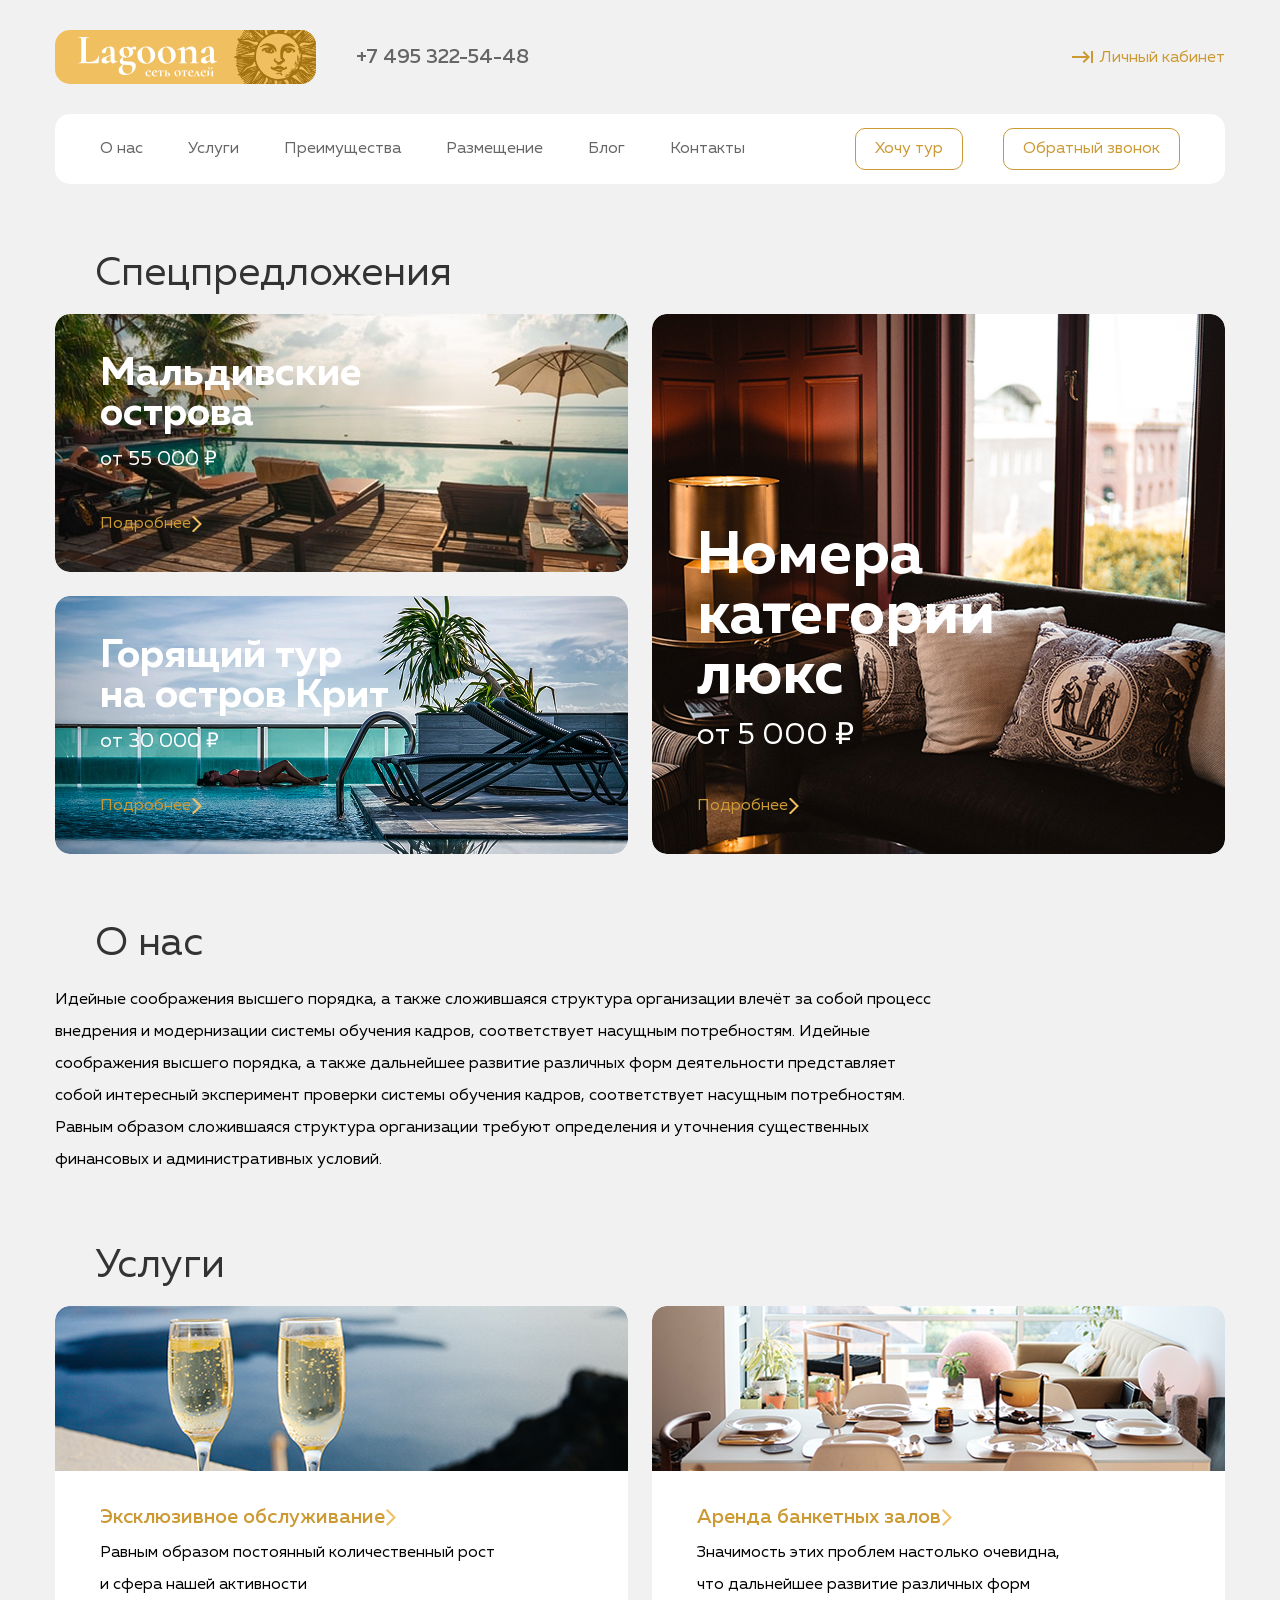
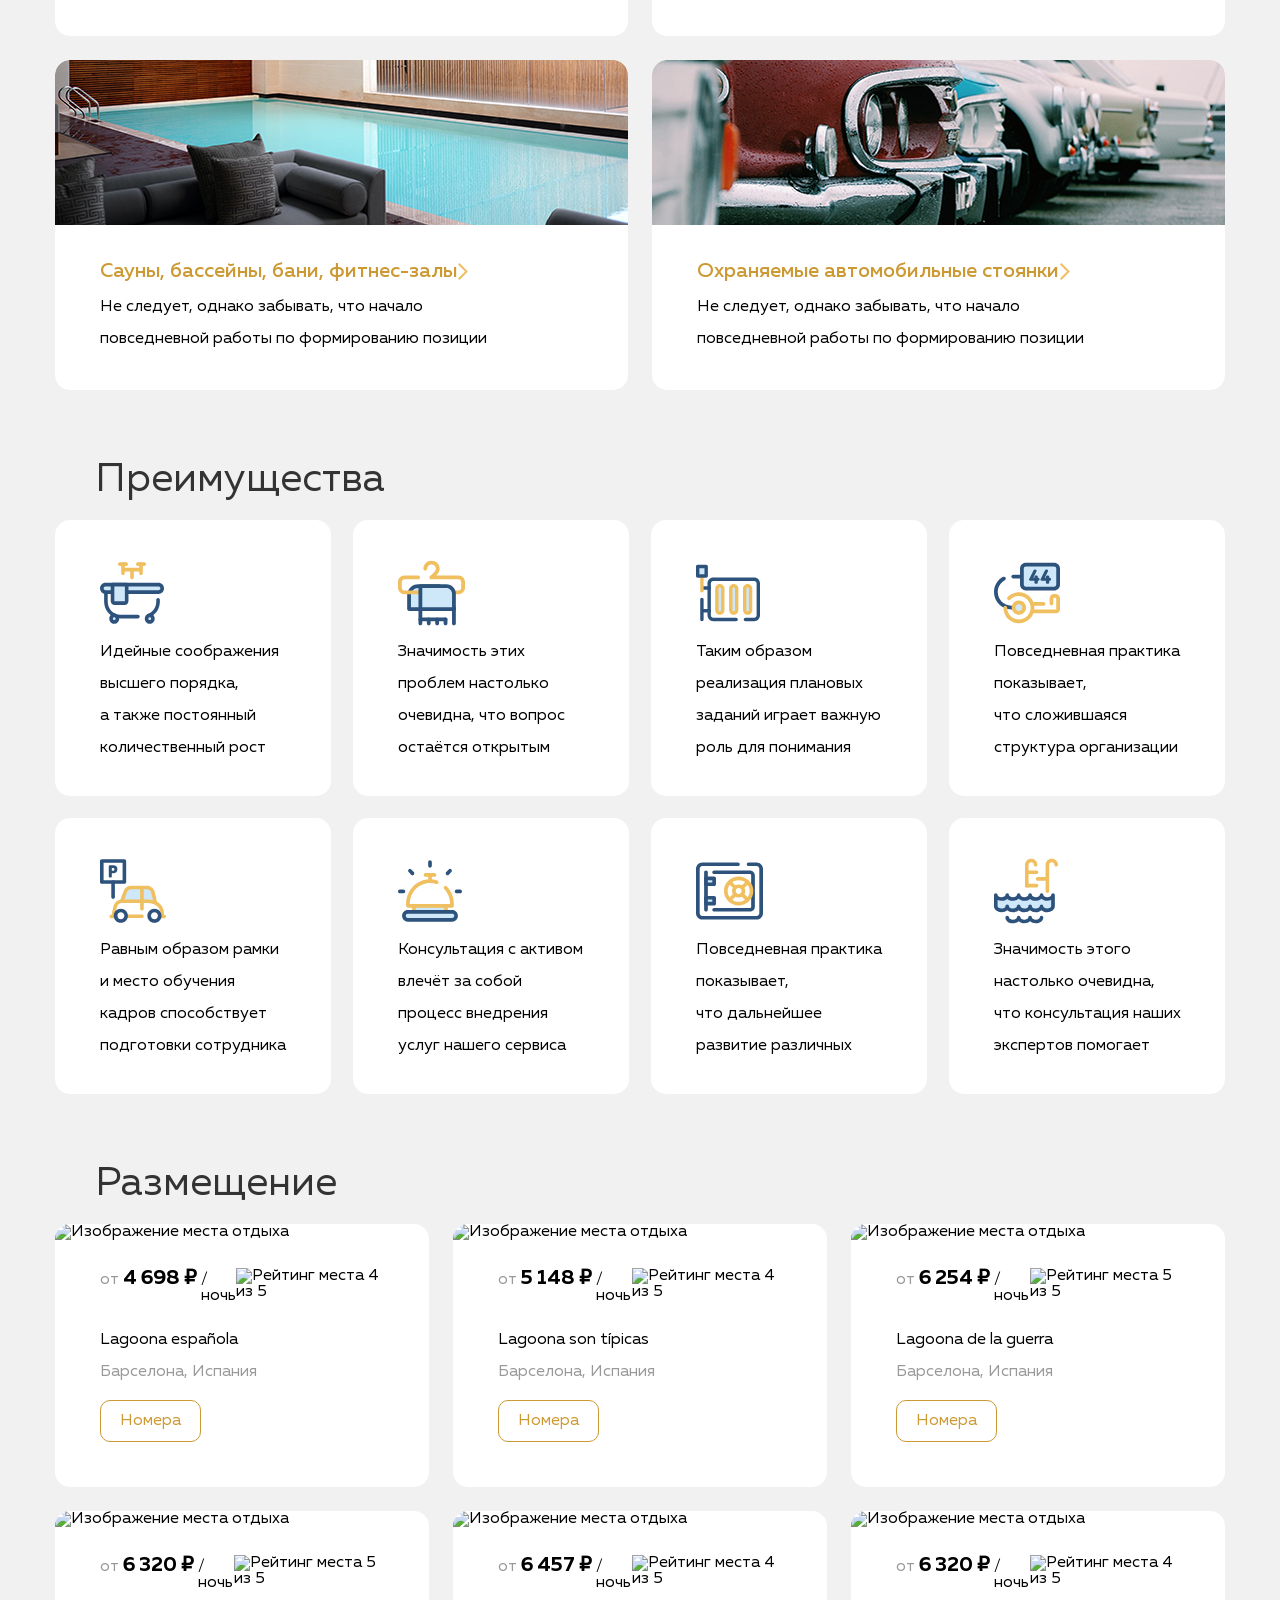
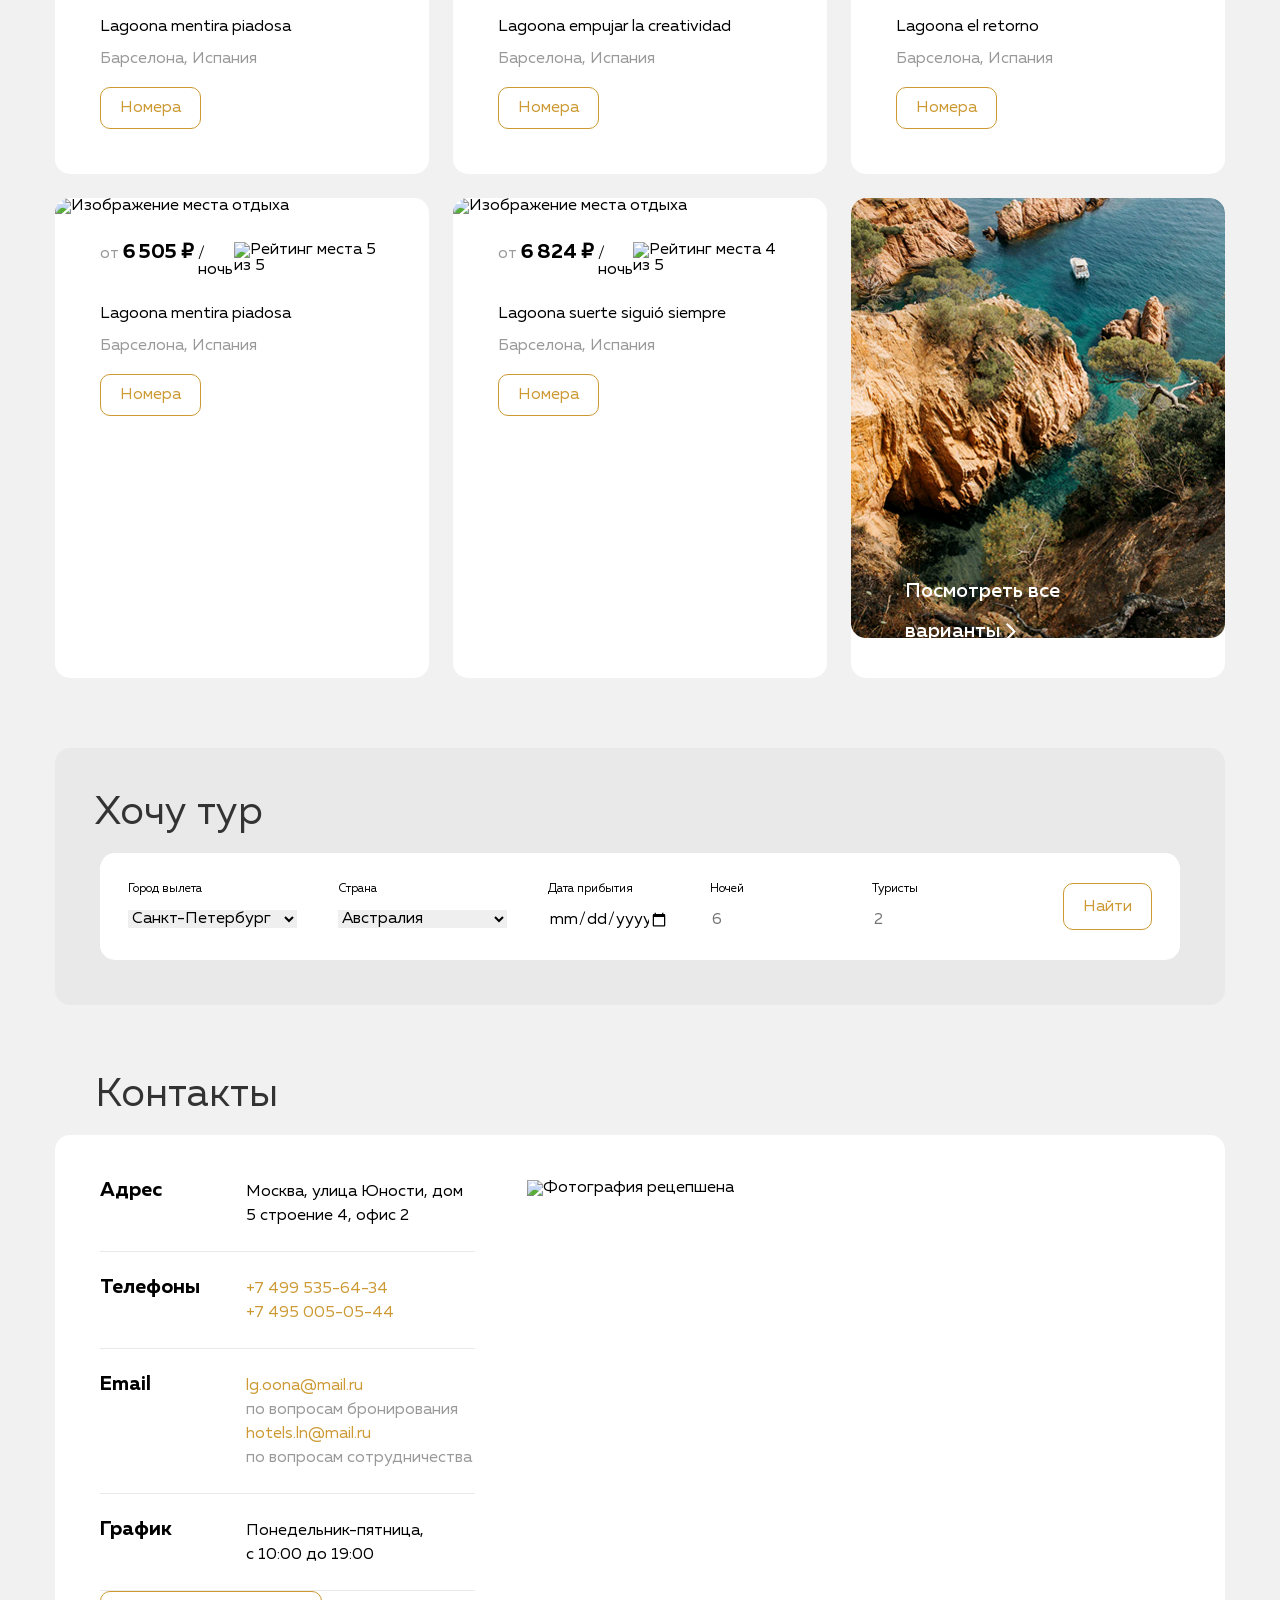
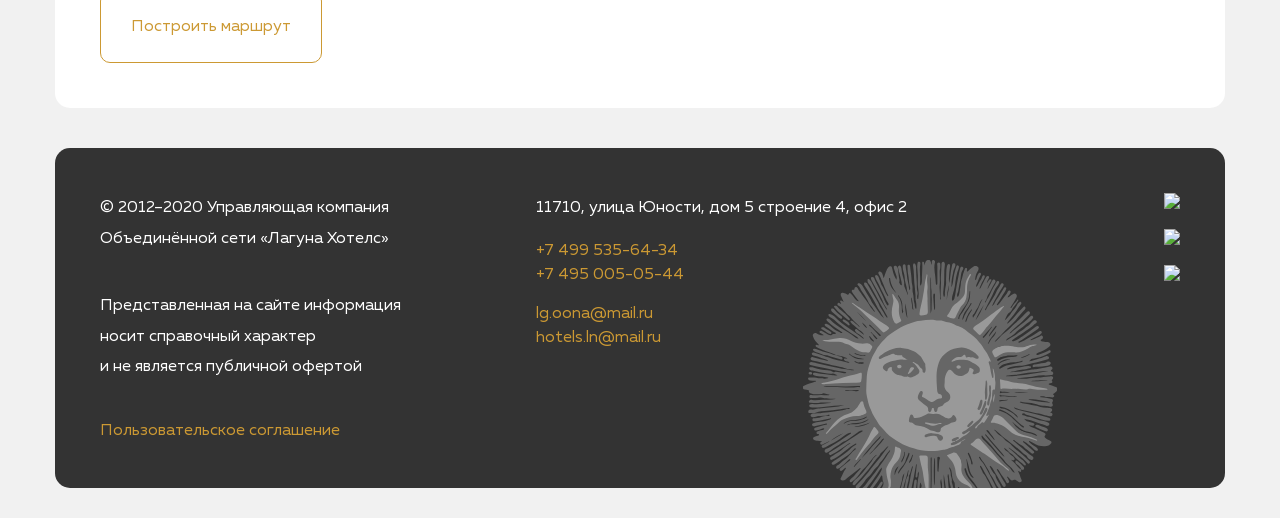
==== lab2/index.html @ aed79ca8 "Moved files from practice. Filled README.md" ====
<!DOCTYPE html>
<html lang="ru">

<head>
  <meta charset="UTF-8">
  <meta name="viewport" content="width=device-width, initial-scale=1.0">
  <title>Lagoona</title>
  <link rel="stylesheet" href="css/normalize.css">
  <link rel="stylesheet" href="css/style.css">
</head>

<body>
  <header class="header">
    <div class="container">
      <div class="header-top flex">
        <a class="header-logo" href="#">
          <img src="img/logo.svg" class="header-logo-img" alt="Лагуна - сеть отелей">
        </a>
        <a class="header-tel link" href="tel:+74953225448">
          +7&nbsp;495 322-54-48
        </a>
        <a class="header-profile link" href="#">
          Личный кабинет
        </a>
      </div>
      <div class="header-bottom flex">
        <nav class="header-nav">
          <ul class="header-list flex list-reset">
            <li class="header-list-item">
              <a href="#info" class="header-list-link">
                О нас
              </a>
            </li>
            <li class="header-list-item">
              <a href="#services" class="header-list-link">
                Услуги
              </a>
            </li>
            <li class="header-list-item">
              <a href="#benefits" class="header-list-link">
                Преимущества
              </a>
            </li>
            <li class="header-list-item">
              <a href="#placement" class="header-list-link">
                Размещение
              </a>
            </li>
            <li class="header-list-item">
              <a href="#" class="header-list-link">
                Блог
              </a>
            </li>
            <li class="header-list-item">
              <a href="#contacts" class="header-list-link">
                Контакты
              </a>
            </li>
          </ul>
        </nav>
        <button class="btn header-tour">
          Хочу тур
        </button>
        <button class="btn header-callback">
          Обратный звонок
        </button>
      </div>
    </div>
  </header>
  <main class="main">
    <section class="main-section hero" id="hero">
      <div class="container">
        <h2 class="main-header">
          Спецпредложения
        </h2>
        <ul class="main-offers-list list-reset">
          <li class="main-offers-item flex">
            <h3 class="offers-header">
              Мальдивские острова
            </h3>
            <span class="offers-cost">от&nbsp;55&nbsp;000&nbsp;₽</span>
            <div class="offers-link">
              <a class="card-link" href="#">
                Подробнее
              </a>
            </div>
          </li>
          <li class="main-offers-item flex">
            <h3 class="offers-header">
              Номера категории люкс
            </h3>
            <span class="offers-cost">от&nbsp;5&nbsp;000&nbsp;₽</span>
            <div class="offers-link">
              <a class="card-link" href="#">
                Подробнее
              </a>
            </div>
          </li>
          <li class="main-offers-item flex">
            <h3 class="offers-header">
              Горящий тур на&nbsp;остров Крит
            </h3>
            <span class="offers-cost">от&nbsp;30&nbsp;000&nbsp;₽</span>
            <div class="offers-link">
              <a class="card-link" href="#">
                Подробнее
              </a>
            </div>
          </li>
        </ul>
      </div>
    </section>
    <section class="main-section info" id="info">
      <div class="container">
        <h1 class="main-header">
          О нас
        </h1>
        <p class="main-text">
          Идейные соображения высшего порядка, а&nbsp;также сложившаяся структура организации влечёт за&nbsp;собой
          процесс внедрения и&nbsp;модернизации системы обучения кадров, соответствует насущным потребностям. Идейные
          соображения высшего порядка, а&nbsp;также дальнейшее развитие различных форм деятельности представляет собой
          интересный эксперимент проверки системы обучения кадров, соответствует насущным потребностям. Равным образом
          сложившаяся структура организации требуют определения и&nbsp;уточнения существенных финансовых
          и&nbsp;административных условий.
        </p>
      </div>
    </section>
    <section class="main-section services" id="services">
      <div class="container">
        <h2 class="main-header">
          Услуги
        </h2>
        <ul class="main-services-list flex list-reset">
          <li class="main-services-item exclusive">
            <a class="card-link services-link" href="#">
              Эксклюзивное обслуживание
            </a>
            <p class="main-text">
              Равным образом постоянный количественный рост и&nbsp;сфера нашей активности
            </p>
          </li>
          <li class="main-services-item rent">
            <a class="card-link services-link" href="#">
              Аренда банкетных залов
            </a>
            <p class="main-text">
              Значимость этих проблем настолько очевидна, что дальнейшее развитие различных форм
            </p>
          </li>
          <li class="main-services-item relax">
            <a class="card-link services-link" href="#">
              Сауны, бассейны, бани, фитнес-залы
            </a>
            <p class="main-text">
              Не&nbsp;следует, однако забывать, что начало повседневной работы по&nbsp;формированию позиции
            </p>
          </li>
          <li class="main-services-item parking">
            <a class="card-link services-link" href="#">
              Охраняемые автомобильные стоянки
            </a>
            <p class="main-text">
              Не&nbsp;следует, однако забывать, что начало повседневной работы по&nbsp;формированию позиции
            </p>
          </li>
        </ul>
      </div>
    </section>
    <section class="main-section benefits" id="benefits">
      <div class="container">
        <h2 class="main-header">
          Преимущества
        </h2>
        <ul class="main-benefits-list flex list-reset">
          <li class="main-benefits-item">
            <p class="main-text benefits-item-img-1">
              Идейные соображения высшего порядка, а&nbsp;также постоянный количественный рост
            </p>
          </li>
          <li class="main-benefits-item">
            <p class="main-text benefits-item-img-2">
              Значимость этих проблем настолько очевидна, что вопрос остаётся открытым
            </p>
          </li>
          <li class="main-benefits-item">
            <p class="main-text benefits-item-img-3">
              Таким образом реализация плановых заданий играет важную роль для понимания
            </p>
          </li>
          <li class="main-benefits-item">
            <p class="main-text benefits-item-img-4">
              Повседневная практика показывает, что сложившаяся структура организации
            </p>
          </li>
          <li class="main-benefits-item">
            <p class="main-text benefits-item-img-5">
              Равным образом рамки и&nbsp;место обучения кадров способствует подготовки сотрудника
            </p>
          </li>
          <li class="main-benefits-item">
            <p class="main-text benefits-item-img-6">
              Консультация с&nbsp;активом влечёт за&nbsp;собой процесс внедрения услуг нашего сервиса
            </p>
          </li>
          <li class="main-benefits-item">
            <p class="main-text benefits-item-img-7">
              Повседневная практика показывает, что дальнейшее развитие различных
            </p>
          </li>
          <li class="main-benefits-item">
            <p class="main-text benefits-item-img-8">
              Значимость этого настолько очевидна, что консультация наших экспертов помогает
            </p>
          </li>
        </ul>
      </div>
    </section>
    <section class="main-section placement" id="placement">
      <div class="container">
        <h2 class="main-header">
          Размещение
        </h2>
        <ul class="main-placement-list flex list-reset">
          <li class="main-placement-item">
            <img class="main-placement-img" src="/img/placement-1.jpg" alt="Изображение места отдыха">
            <div class="main-placement-out-image">
              <div class="main-placement-rating flex">
                <span class=" placement-cost-start">от</span>
                <span class="placement-cost-num">4&nbsp;698&nbsp;₽</span>
                <span class="placement-cost-end">/ ночь</span>
                <div class="main-placement-stars">
                  <img src="/img/rating-star.svg" alt="Рейтинг места 4 из 5">
                  <img src="/img/rating-star.svg" alt="">
                  <img src="/img/rating-star.svg" alt="">
                  <img src="/img/rating-star.svg" alt="">
                  <img src="/img/rating-star-empty.svg" alt="">
                </div>
              </div>
              <p class="placement-name main-text">
                Lagoona espa&ntilde;ola
              </p>
              <p class="main-placement-town main-text">
                Барселона, Испания
              </p>
              <button class="btn placement-button">
                Номера
              </button>
            </div>
          </li>
          <li class="main-placement-item">
            <img class="main-placement-img" src="/img/placement-2.jpg" alt="Изображение места отдыха">
            <div class="main-placement-out-image">
              <div class="main-placement-rating flex">
                <span class=" placement-cost-start">от</span>
                <span class="placement-cost-num">5&nbsp;148&nbsp;₽</span>
                <span class="placement-cost-end">/ ночь</span>
                <div class="main-placement-stars">
                  <img src="/img/rating-star.svg" alt="Рейтинг места 4 из 5">
                  <img src="/img/rating-star.svg" alt="">
                  <img src="/img/rating-star.svg" alt="">
                  <img src="/img/rating-star.svg" alt="">
                  <img src="/img/rating-star-empty.svg" alt="">
                </div>
              </div>
              <p class="placement-name main-text">
                Lagoona son t&iacute;picas
              </p>
              <p class="main-placement-town main-text">
                Барселона, Испания
              </p>
              <button class="btn placement-button">
                Номера
              </button>
            </div>
          </li>
          <li class="main-placement-item">
            <img class="main-placement-img" src="/img/placement-3.jpg" alt="Изображение места отдыха">
            <div class="main-placement-out-image">
              <div class="main-placement-rating flex">
                <span class=" placement-cost-start">от</span>
                <span class="placement-cost-num">6&nbsp;254&nbsp;₽</span>
                <span class="placement-cost-end">/ ночь</span>
                <div class="main-placement-stars">
                  <img src="/img/rating-star.svg" alt="Рейтинг места 5 из 5">
                  <img src="/img/rating-star.svg" alt="">
                  <img src="/img/rating-star.svg" alt="">
                  <img src="/img/rating-star.svg" alt="">
                  <img src="/img/rating-star.svg" alt="">
                </div>
              </div>
              <p class="placement-name main-text">
                Lagoona de&nbsp;la&nbsp;guerra
              </p>
              <p class="main-placement-town main-text">
                Барселона, Испания
              </p>
              <button class="btn placement-button">
                Номера
              </button>
            </div>
          </li>
          <li class="main-placement-item">
            <img class="main-placement-img" src="/img/placement-4.jpg" alt="Изображение места отдыха">
            <div class="main-placement-out-image">
              <div class="main-placement-rating flex">
                <span class=" placement-cost-start">от</span>
                <span class="placement-cost-num">6&nbsp;320&nbsp;₽</span>
                <span class="placement-cost-end">/ ночь</span>
                <div class="main-placement-stars">
                  <img src="/img/rating-star.svg" alt="Рейтинг места 5 из 5">
                  <img src="/img/rating-star.svg" alt="">
                  <img src="/img/rating-star.svg" alt="">
                  <img src="/img/rating-star.svg" alt="">
                  <img src="/img/rating-star.svg" alt="">
                </div>
              </div>
              <p class="placement-name main-text">
                Lagoona mentira piadosa
              </p>
              <p class="main-placement-town main-text">
                Барселона, Испания
              </p>
              <button class="btn placement-button">
                Номера
              </button>
            </div>
          </li>
          <li class="main-placement-item">
            <img class="main-placement-img" src="/img/placement-5.jpg" alt="Изображение места отдыха">
            <div class="main-placement-out-image">
              <div class="main-placement-rating flex">
                <span class=" placement-cost-start">от</span>
                <span class="placement-cost-num">6&nbsp;457&nbsp;₽</span>
                <span class="placement-cost-end">/ ночь</span>
                <div class="main-placement-stars">
                  <img src="/img/rating-star.svg" alt="Рейтинг места 4 из 5">
                  <img src="/img/rating-star.svg" alt="">
                  <img src="/img/rating-star.svg" alt="">
                  <img src="/img/rating-star.svg" alt="">
                  <img src="/img/rating-star-empty.svg" alt="">
                </div>
              </div>
              <p class="placement-name main-text">
                Lagoona empujar la&nbsp;creatividad
              </p>
              <p class="main-placement-town main-text">
                Барселона, Испания
              </p>
              <button class="btn placement-button">
                Номера
              </button>
            </div>
          </li>
          <li class="main-placement-item">
            <img class="main-placement-img" src="/img/placement-6.jpg" alt="Изображение места отдыха">
            <div class="main-placement-out-image">
              <div class="main-placement-rating flex">
                <span class=" placement-cost-start">от</span>
                <span class="placement-cost-num">6&nbsp;320&nbsp;₽</span>
                <span class="placement-cost-end">/ ночь</span>
                <div class="main-placement-stars">
                  <img src="/img/rating-star.svg" alt="Рейтинг места 4 из 5">
                  <img src="/img/rating-star.svg" alt="">
                  <img src="/img/rating-star.svg" alt="">
                  <img src="/img/rating-star.svg" alt="">
                  <img src="/img/rating-star-empty.svg" alt="">
                </div>
              </div>
              <p class="placement-name main-text">
                Lagoona el&nbsp;retorno
              </p>
              <p class="main-placement-town main-text">
                Барселона, Испания
              </p>
              <button class="btn placement-button">
                Номера
              </button>
            </div>
          </li>
          <li class="main-placement-item">
            <img class="main-placement-img" src="/img/placement-7.jpg" alt="Изображение места отдыха">
            <div class="main-placement-out-image">
              <div class="main-placement-rating flex">
                <span class=" placement-cost-start">от</span>
                <span class="placement-cost-num">6&nbsp;505&nbsp;₽</span>
                <span class="placement-cost-end">/ ночь</span>
                <div class="main-placement-stars">
                  <img src="/img/rating-star.svg" alt="Рейтинг места 5 из 5">
                  <img src="/img/rating-star.svg" alt="">
                  <img src="/img/rating-star.svg" alt="">
                  <img src="/img/rating-star.svg" alt="">
                  <img src="/img/rating-star.svg" alt="">
                </div>
              </div>
              <p class="placement-name main-text">
                Lagoona mentira piadosa
              </p>
              <p class="main-placement-town main-text">
                Барселона, Испания
              </p>
              <button class="btn placement-button">
                Номера
              </button>
            </div>
          </li>
          <li class="main-placement-item">
            <img class="main-placement-img" src="/img/placement-8.jpg" alt="Изображение места отдыха">
            <div class="main-placement-out-image">
              <div class="main-placement-rating flex">
                <span class=" placement-cost-start">от</span>
                <span class="placement-cost-num">6&nbsp;824&nbsp;₽</span>
                <span class="placement-cost-end">/ ночь</span>
                <div class="main-placement-stars">
                  <img src="/img/rating-star.svg" alt="Рейтинг места 4 из 5">
                  <img src="/img/rating-star.svg" alt="">
                  <img src="/img/rating-star.svg" alt="">
                  <img src="/img/rating-star.svg" alt="">
                  <img src="/img/rating-star-empty.svg" alt="">
                </div>
              </div>
              <p class="placement-name main-text">
                Lagoona suerte sigui&oacute; siempre
              </p>
              <p class="main-placement-town main-text">
                Барселона, Испания
              </p>
              <button class="btn placement-button">
                Номера
              </button>
            </div>
          </li>
          <li class="main-placement-item">
            <a href="#" class="placement-link">Посмотреть все варианты</a>
          </li>
        </ul>
      </div>
    </section>
    <section class="main-section" id="booking">
      <div class="container">
        <div class="booking">
          <h2 class="main-header">
            Хочу тур
          </h2>
          <div class="booking-tab">
            <form class="booking-form flex" action="https://jsonplaceholder.typicode.com/posts" method="POST">
              <fieldset class="booking-fieldset">
                <legend>
                  Город вылета
                </legend>
                <select class="booking-select" name="departure-city">
                  <option value="Санкт-Петербург">Санкт-Петербург</option>
                  <option value="Москва">Москва</option>
                  <option value="Самара">Самара</option>
                  <option value="Ульяновск">Ульяновск</option>
                </select>
              </fieldset>
              <fieldset class="booking-fieldset">
                <legend>
                  Страна
                </legend>
                <select class="booking-select" name="country">
                  <option value="Австралия">Австралия</option>
                  <option value="Турция">Турция</option>
                  <option value="Испания">Испания</option>
                  <option value="Бразилия">Бразилия</option>
                </select>
              </fieldset>
              <fieldset class="booking-fieldset">
                <legend>
                  Дата прибытия
                </legend>
                <input class="booking-date" type="date" name="arriving-date" required>
              </fieldset>
              <fieldset class="booking-fieldset">
                <legend>
                  Ночей
                </legend>
                <input class="booking-num" type="number" name="nights-count" min="3" max="31" placeholder="6" required>
              </fieldset>
              <fieldset class="booking-fieldset">
                <legend>
                  Туристы
                </legend>
                <input class="booking-num" type="number" name="tourists-count" min="1" max="6" placeholder="2" required>
              </fieldset>
              <button class="btn booking-button" type="submit">
                Найти
              </button>
            </form>
          </div>
        </div>
      </div>
    </section>
    <section class="main-section contacts" id="contacts">
      <div class="container">
        <h2 class="main-header">
          Контакты
        </h2>
        <div class="contacts-box flex">
          <div class="contacts-pull flex">
            <ul class="contacts-list list-reset">
              <li class="contacts-item flex">
                <div class="contacts-header-wrapper">
                  <h3 class="contacts-header">
                    Адрес
                  </h3>
                </div>
                <div class="contacts-info-wrapper">
                  <p class="main-text contacts-info-text">
                    Москва, улица Юности, дом 5&nbsp;строение&nbsp;4, офис&nbsp;2
                  </p>
                </div>
              </li>
              <li class="contacts-item flex">
                <div class="contacts-header-wrapper">
                  <h3 class="contacts-header">
                    Телефоны
                  </h3>
                </div>
                <div class="contacts-info-wrapper">
                  <p class="main-text contacts-info-text">
                    <a href="tel:+74995356434" class="contacts-link contacts-info-text">
                      +7&nbsp;499 535-64-34
                    </a>
                  </p>
                  <p class="main-text contacts-info-text">
                    <a href="tel:+74950050544" class="contacts-link contacts-info-text">
                      +7&nbsp;495 005-05-44
                    </a>
                  </p>
                </div>
              </li>
              <li class="contacts-item flex">
                <div class="contacts-header-wrapper">
                  <h3 class="contacts-header">
                    Email
                  </h3>
                </div>
                <div class="contacts-info-wrapper">
                  <a class="contacts-link contacts-info-text" href="mailto:lg.oona@mail.ru">
                    lg.oona@mail.ru
                  </a>
                  <p class="main-text contacts-info-text contacts-email-spec">
                    по&nbsp;вопросам бронирования
                  </p>
                  <a class="contacts-link contacts-info-text" href="mailto:hotels.ln@mail.ru">
                    hotels.ln@mail.ru
                  </a>
                  <p class="main-text contacts-info-text contacts-email-spec">
                    по&nbsp;вопросам сотрудничества
                  </p>
                </div>
              </li>
              <li class="contacts-item flex">
                <div class="contacts-header-wrapper">
                  <h3 class="contacts-header">
                    График
                  </h3>
                </div>
                <div class="contacts-info-wrapper">
                  <p class="main-text contacts-info-text">
                    Понедельник-пятница, с&nbsp;10:00 до&nbsp;19:00
                  </p>
                </div>
              </li>
            </ul>
            <button class="btn contacts-button">
              Построить маршрут
            </button>
          </div>
          <div class="contacts-image">
            <img src="/img/contacts-back.jpg" alt="Фотография рецепшена">
          </div>
        </div>
      </div>
    </section>
  </main>
  <footer class="footer">
    <div class="container">
      <div class="footer-box flex">
        <div class="footer-info flex">
          <p class="main-text footer-info-block footer-text">
            &copy;&nbsp;2012&ndash;2020 Управляющая компания Объединённой сети &laquo;Лагуна Хотелс&raquo;
          </p>
          <p class="main-text footer-info-block footer-text">
            Представленная на&nbsp;сайте информация носит справочный характер и&nbsp;не&nbsp;является публичной офертой
          </p>
          <a class="contacts-link contacts-info-text" href="#">
            Пользовательское соглашение
          </a>
        </div>
        <div class="footer-contacts">
          <ul class="footer-contacts-lsst list-reset">
            <li class="footer-contacts-item">
              <span class="footer-text">
                11710, улица Юности, дом 5&nbsp;строение&nbsp;4, офис&nbsp;2
              </span>
            </li>
            <li class="footer-contacts-item">
              <p class="main-text contacts-info-text">
                <a href="tel:+74995356434" class="contacts-link contacts-info-text">
                  +7&nbsp;499 535-64-34
                </a>
              </p>
              <p class="main-text contacts-info-text">
                <a href="tel:+74950050544" class="contacts-link contacts-info-text">
                  +7&nbsp;495 005-05-44
                </a>
              </p>
            </li>
            <li class="footer-contacts-item">
              <p class="main-text contacts-info-text">
                <a class="contacts-link contacts-info-text" href="mailto:lg.oona@mail.ru">
                  lg.oona@mail.ru
                </a>
              </p>
              <p class="main-text contacts-info-text">
                <a class="contacts-link contacts-info-text" href="mailto:hotels.ln@mail.ru">
                  hotels.ln@mail.ru
                </a>
              </p>
            </li>
          </ul>
        </div>
        <div class="footer-links">
          <ul class="footer-links-list list-reset">
            <li class="footer-links-item">
              <a class="footer-icon-links" href="#">
                <img class="footer-link-logo" src="/img/Tripadvisor.svg" alt="Tripadvisor">
              </a>  
            </li>
            <li class="footer-links-item">
              <a class="footer-icon-links" href="#">
                <img class="footer-link-logo" src="/img/ok.svg" alt="Одноклассники">
              </a>  
            </li>
            <li class="footer-links-item">
              <a class="footer-icon-links" href="#">
                <img class="footer-link-logo" src="/img/vk.svg" alt="ВКнотакте">
              </a>  
            </li>
          </ul>
        </div>
      </div>
    </div>
  </footer>
</body>
</html>
---- lab2/css/style.css ----
html {
  box-sizing: border-box;
  line-height: 1;
}

*,
*::before,
*::after {
  box-sizing: inherit;
}

a {
  color: inherit;
  text-decoration: none;
}

img {
  max-width: 100%;
}

@font-face {
  font-family: "Muller";
  src: local('Muller-Light'), url('../fonts/MullerLight.woff2') format("woff2"), url('../fonts/MullerLight.woff') format("woff");
  font-weight: 300;
  font-style: normal;
  font-display: swap;
}

@font-face {
  font-family: "Muller";
  src: local('Muller-Regular'), url('../fonts/MullerRegular.woff2') format("woff2"), url('../fonts/MullerRegular.woff') format("woff");
  font-weight: 400;
  font-style: normal;
  font-display: swap;
}

@font-face {
  font-family: "Muller";
  src: local('Muller-Regular'), url('../fonts/MullerMedium.woff2') format("woff2"), url('../fonts/MullerMedium.woff') format("woff");
  font-weight: 500;
  font-style: normal;
  font-display: swap;
}

@font-face {
  font-family: "Muller";
  src: local('Muller-Regular'), url('../fonts/MullerBold.woff2') format("woff2"), url('../fonts/MullerBold.woff') format("woff");
  font-weight: 700;
  font-style: normal;
  font-display: swap;
}

body {
  min-width: 1200px;
  font-family: "Muller", sans-serif;
  font-weight: 400;
  font-size: 16px;
  background-color: #F1F1F1;
}

.list-reset {
  margin: 0;
  padding: 0;
  list-style: none;
}

.btn {
  padding: 12px 19px;
  border: 1px solid #c93;
  border-radius: 10px;
  line-height: 1;
  background-color: transparent;
  color: #c93;
  cursor: pointer;
}

.flex {
  display: flex;
}

.container {
  width: 1200px;
  padding: 0 15px;
  margin: 0 auto;
}

.main-header {
  margin: 0;
  margin-bottom: 20px;
  margin-left: 40px;
  font-weight: 400;
  font-size: 40px;
  color: #333;
}

.main-text {
  margin: 0;
  line-height: 2;
}

.main-section {
  margin-bottom: 70px;
}

.main-section:last-child {
  margin-bottom: 40px;
}

/* header */

.header {
  margin: 30px 0 70px;
}

.header-top {
  height: 54px;
  align-items: center;
  margin-bottom: 30px;
}

.header-logo {
  height: inherit;
  margin-right: 40px;
}

.header-tel {
  font-size: 20px;
  font-weight: 500;
  color: #666;
}

.header-profile {
  margin-left: auto;
  padding: 5px 0 3px 29px;
  background-image: url('../img/profile-icon.svg');
  background-position: left center;
  background-repeat: no-repeat;
  color: #c93;
}

.header-bottom {
  padding: 14px 45px;
  align-items: center;
  background-color: #fff;
  border-radius: 15px;
}

.header-nav {
  margin-right: auto;
  color: #666;
}

.header-list-item:not(:last-child) {
  margin-right: 45px;
}

.header-tour {
  margin-right: 40px;
}

/* hero */

.main-offers-list {
  display: grid;
  grid-template-columns: repeat(2, 573px);
  gap: 24px;
}

.main-offers-item {
  flex-direction: column;
  justify-content: flex-end;
  width: auto;
  margin: 0;
  padding: 40px 108px 40px 45px;
  min-height: 258px;
  border-radius: 15px;
  background-repeat: no-repeat;
}

.main-offers-item:first-child {
  background-image: url('../img/Maldives.jpg');
}

.main-offers-item:last-child {
  background-image: url('../img/Crete.jpg');
}

.main-offers-item:nth-last-child(2):nth-child(even) {
  grid-row: span 2;
  background-image: url('../img/lux.jpg');
}

.main-offers-item:nth-last-child(2):nth-child(even) .offers-header {
  font-size: 60px;
}

.main-offers-item:nth-last-child(2):nth-child(even) .offers-cost {
  font-size: 30px;
}

.offers-header {
  margin: 0;
  margin-bottom: 15px;
  font-weight: 700;
  font-size: 40px;
  color: #fff;
}

.offers-cost {
  font-weight: 400;
  font-size: 20px;
  color: #fff;
}

.offers-link {
  margin-top: 47px;
}

.card-link {
  padding-right: 11px;
  background-image: url('../img/link-pointer.svg');
  background-position: right center;
  background-repeat: no-repeat;
  color: #c93;
}

/* info */

.info .main-text {
  max-width: 888px;
}

/* services */

.main-services-list {
  flex-wrap: wrap;
}

.main-services-item {
  width: 573px;
  padding: 191px 126px 35px 45px;
  margin-bottom: 24px;
  border-radius: 15px;
  background-position: top center;
  background-repeat: no-repeat;
  background-color: #fff;
}

.main-services-item:not(:nth-child(2n)) {
  margin-right: 24px;
}

.exclusive {
  background-image: url('../img/services-exlusive.jpg');
}

.rent {
  background-image: url('../img/services-rent.jpg');
}

.relax {
  margin-bottom: 0;
  background-image: url('../img/services-relax.jpg');
}

.parking {
  margin-bottom: 0;
  background-image: url('../img/services-parking.jpg');
}

.services-link {
  font-weight: 500;
  font-size: 20px;
  line-height: 2;
}

/* benefits */

.main-benefits-list {
  flex-wrap: wrap;
}

.main-benefits-item {
  width: 276px;
  padding: 116px 42px 32px 45px;
  margin-bottom: 22px;
  border-radius: 15px;
  background-color: #fff;
  background-position: 45px 40px;
  background-repeat: no-repeat;
}

.main-benefits-item:nth-child(1){
  background-image: url('../img/ben-1.svg');
}

.main-benefits-item:nth-child(2){
  background-image: url('../img/ben-2.svg');
}

.main-benefits-item:nth-child(3){
  background-image: url('../img/ben-3.svg');
}

.main-benefits-item:nth-child(4){
  background-image: url('../img/ben-4.svg');
}

.main-benefits-item:nth-child(5){
  margin-bottom: 0;
  background-image: url('../img/ben-5.svg');
}

.main-benefits-item:nth-child(6){
  margin-bottom: 0;
  background-image: url('../img/ben-6.svg');
}

.main-benefits-item:nth-child(7){
  margin-bottom: 0;
  background-image: url('../img/ben-7.svg');
}

.main-benefits-item:nth-child(8){
  margin-bottom: 0;
  background-image: url('../img/ben-8.svg');
}

.main-benefits-item:not(:nth-child(4n)) {
  margin-right: 22px;
}

/* placement */

.main-placement-list {
  flex-wrap: wrap;
}

.main-placement-item {
  width: 374px;
  margin-bottom: 24px;
  border-radius: 15px;
  overflow: hidden;
  background-color: #fff;
}

.main-placement-item:not(:nth-child(3n)) {
  margin-right: 24px;
}

.main-placement-item:nth-child(7) {
  margin-bottom: 0;
}

.main-placement-item:nth-child(8) {
  margin-bottom: 0;
}

.main-placement-item:last-child {
  margin-bottom: 0;
  padding: 373px 54px 27px;
  background-image: url('../img/placement-variants.jpg');
  background-repeat: no-repeat;
}

.placement-cost-start {
  margin-top: 4px;
  margin-right: 4px;
  color: #999;
}
.placement-cost-num {
  font-weight: 700;
  font-size: 20px;
}

.placement-cost-end {
  margin-top: 4px;
  margin-left: 4px;
}

.main-placement-stars {
  margin-left: auto;
}

.main-placement-out-image {
  padding: 28px 45px 45px;
}

.placement-name {
  margin: 16px 0;
  line-height: 1;
}

.main-placement-town {
  margin-bottom: 20px;
  line-height: 1;
  color: #999;
}

.placement-link {
  padding-right: 16px;
  font-weight: 500;
  font-size: 20px;
  line-height: 2;
  background-image: url('../img/link-pointer-white.svg');
  background-position: right center;
  background-repeat: no-repeat;
  color: #fff;
}

/* booking */

.booking {
  padding: 45px 0;
  border-radius: 15px;
  background-color: #E9E9E9;
  color: #000;
}

.booking-tab {
  margin: 0 45px;
  padding: 30px 28px 30px;
  border-radius: 15px;
  background-color: #fff;
}

.booking-fieldset {
  margin: 0;
  padding: 0;
  border: 0;
  font-weight: 400;
  font-size: 12px;
  line-height: 1;
}

.booking-select {
  margin-top: 15px;
  margin-right: 41px;
  width: 169px;
  border: 0;
  font-weight: 400;
  font-size: 16px;
}

.booking-date {
  margin-top: 15px;
  margin-right: 41px;
  width: 121px;
  border: 0;
  font-weight: 400;
  font-size: 16px;
}

.booking-num {
  margin-top: 15px;
  margin-right: 41px;
  width: 121px;
  border: 0;
  font-weight: 400;
  font-size: 16px;
}

.booking-button {
  margin-left: auto;
}

/* contacts */

.contacts-box {
  padding: 45px;
  border-radius: 15px;
  background-color: #fff;
}

.contacts-pull {
  flex-direction: column;
  align-items: flex-start;
}

.contacts-list {
  flex-direction: column;
  flex: 1;
  padding-right: 52px;
}

.contacts-item {
  flex-direction: row;
  width: 375px;
  padding-bottom: 23px;
  border-bottom: 1px solid #E9E9E9;
}

.contacts-item:not(:last-child) {
  margin-bottom: 25px;
}

.contacts-header {
  margin: 0;
  line-height: 1;
  font-weight: 700;
  font-size: 20px;
}

.contacts-info-wrapper {
  margin-left: auto;
  width: 229px;
}

.contacts-info-text {
  line-height: 1.5;
}

.contacts-link {
  color: #c93;
}

.contacts-email-spec {
  color: #999;
}

.contacts-button {
  margin-top: auto;
  padding: 27px 30px;
}

/* footer */

.footer-box {
  flex-direction: row;
  margin-bottom: 30px;
  border-radius: 15px;
  background-color: #333;
}

.footer-info {
  flex-direction: column;
  margin: 45px 125px 45px 45px;
}

.footer-info-block:not(:last-child) {
  margin-bottom: 37px;
}

.footer-text {
  line-height: 1.9;
  color: #fff;
}

.footer-contacts {
  min-width: 521px;
  margin-top: 45px;
  margin-right: 107px;
  background-image: url(../img/footer-logo.svg);
  background-position: right bottom;
  background-repeat: no-repeat;
}

.footer-contacts-item:not(:last-child) {
  margin-bottom: 15px;
}

.footer-links {
  margin: 45px 45px 45px 0;
  font-size: 0;
}

.footer-links-item:not(:last-child) {
  margin-bottom: 20px;
}

.footer-link-logo {
  max-width: none;
}
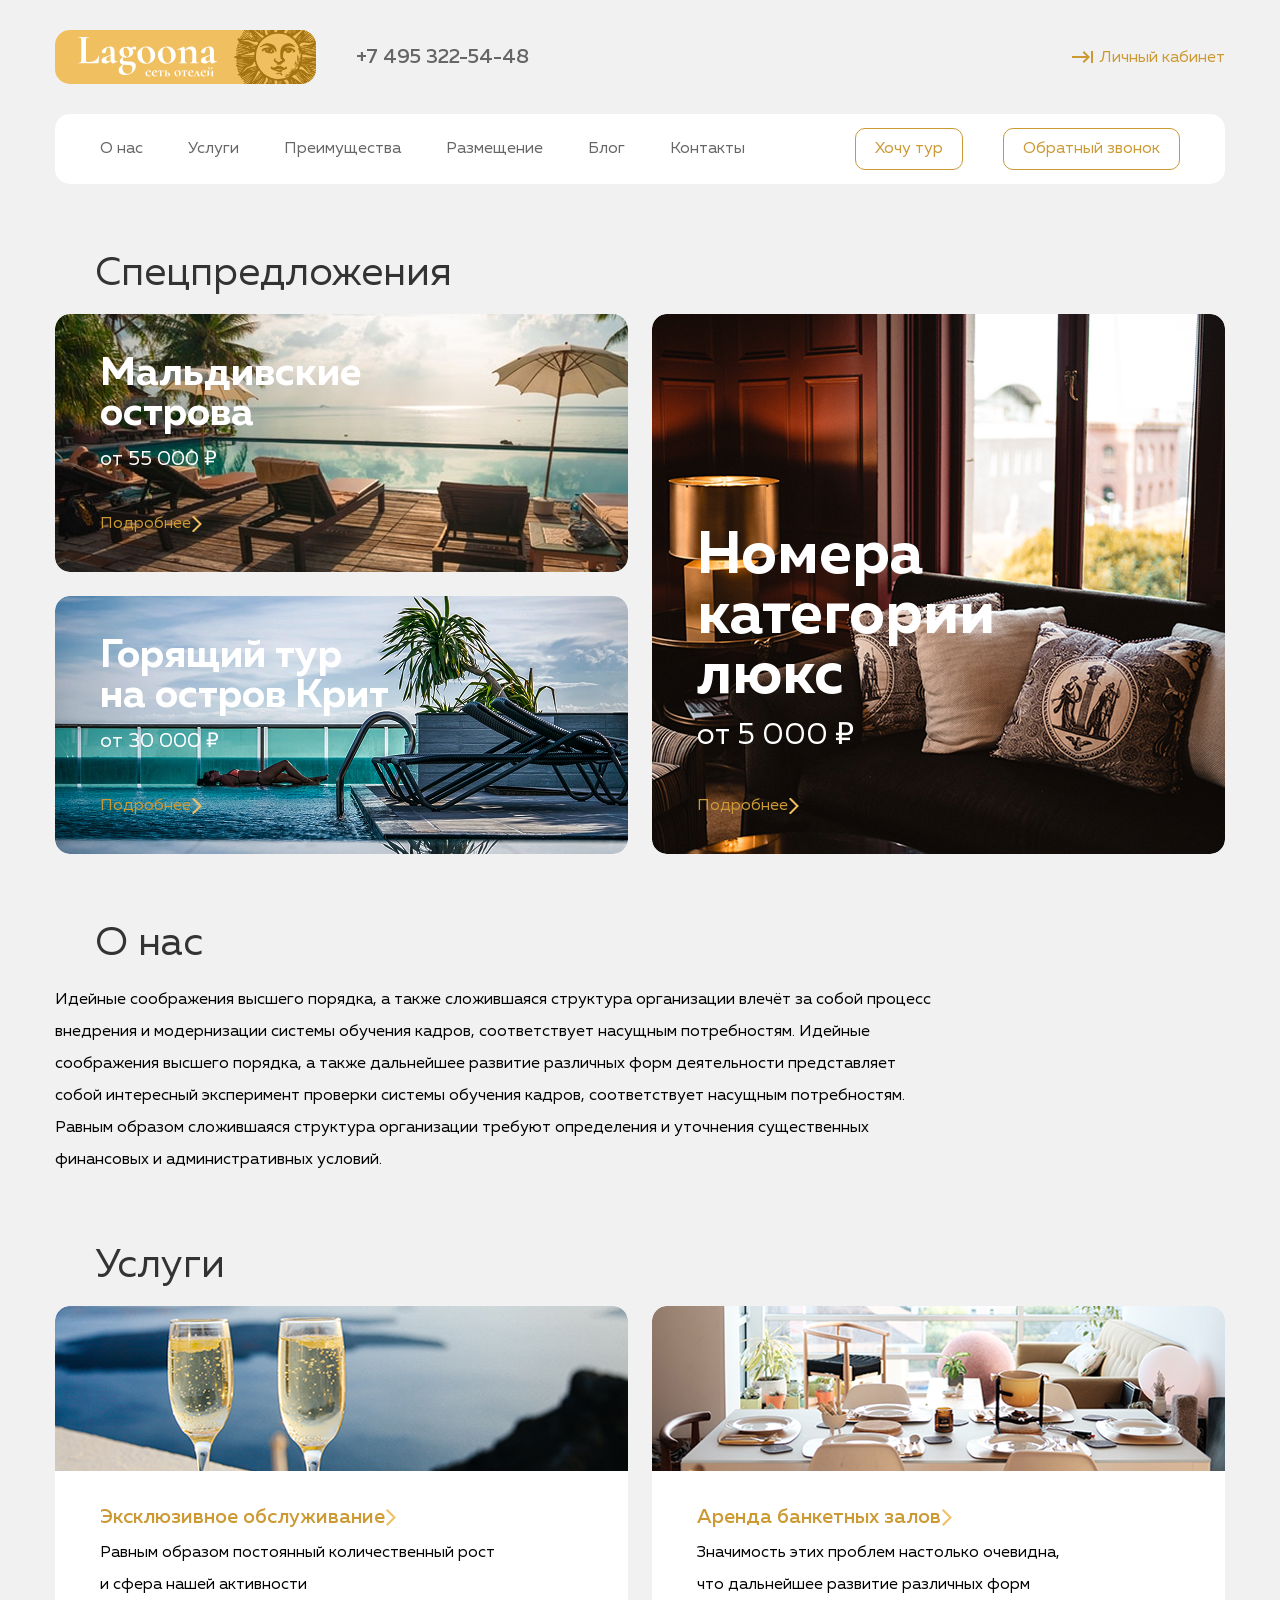
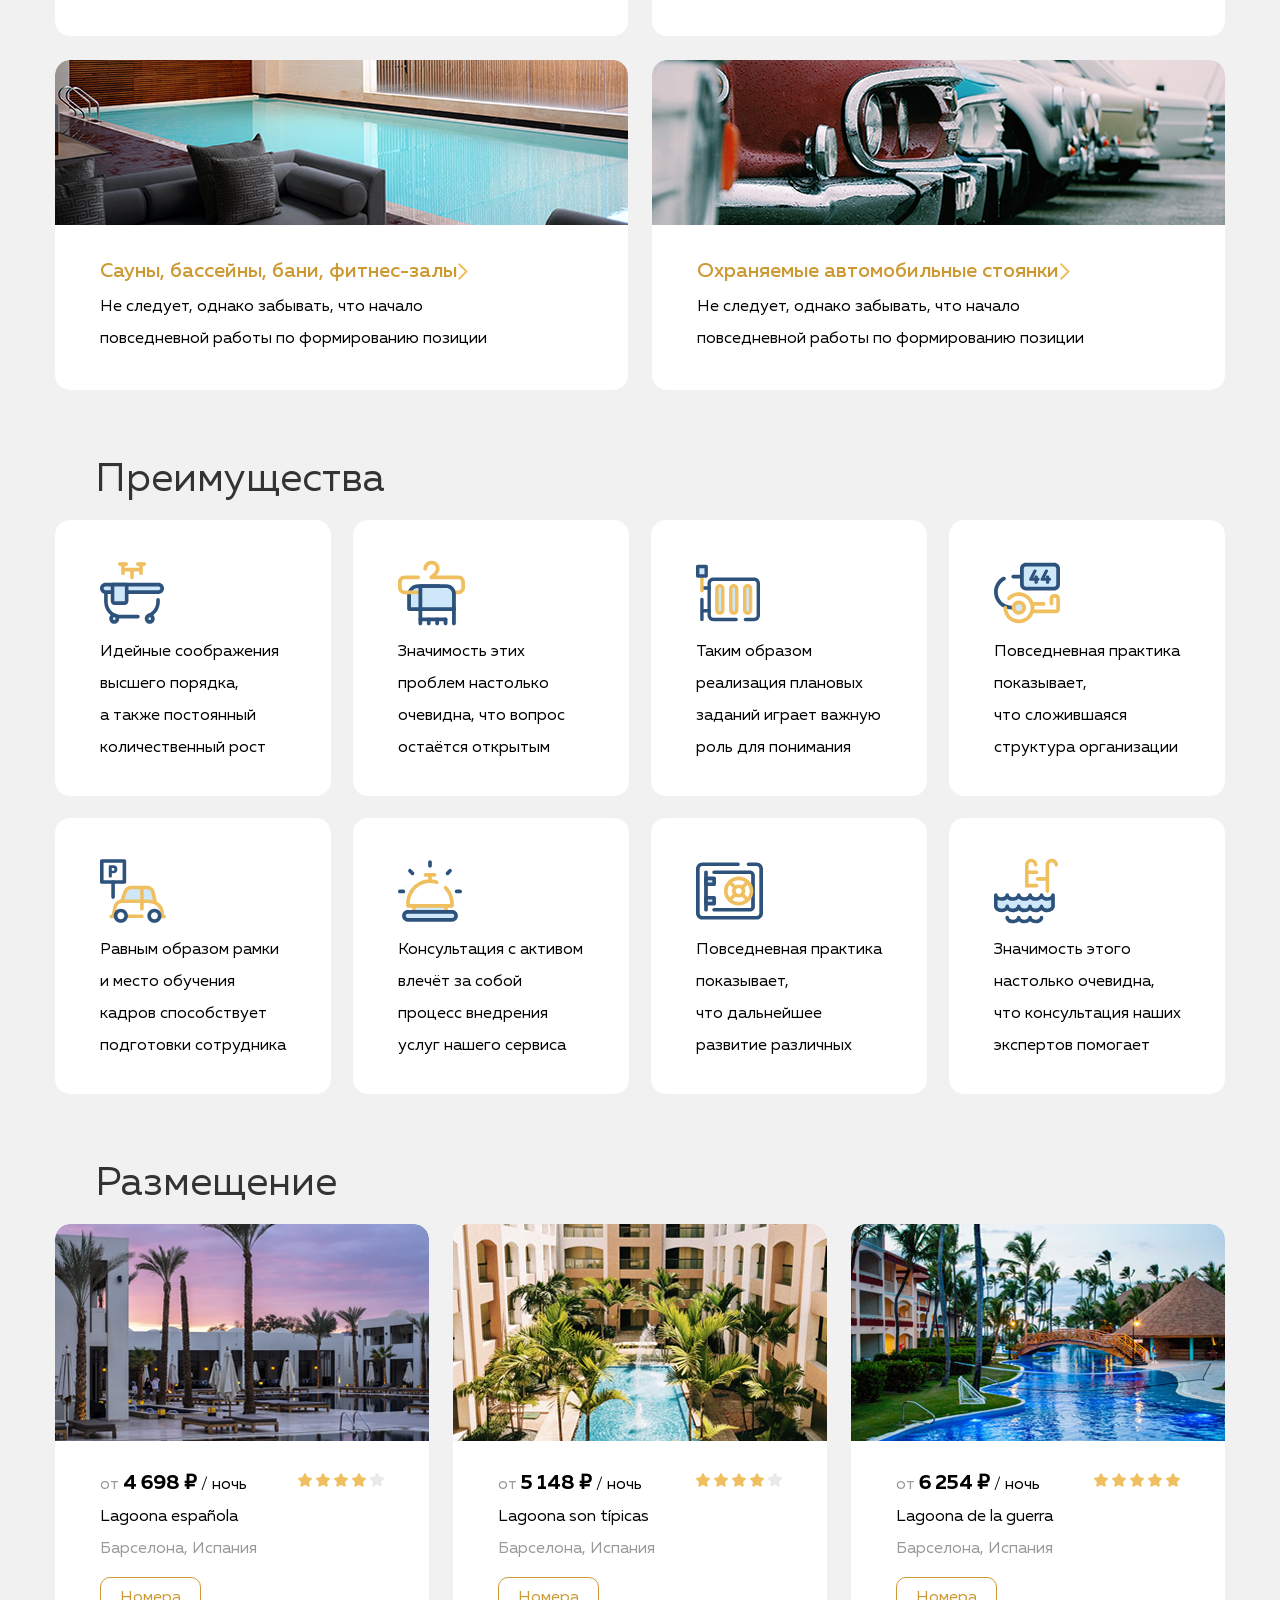
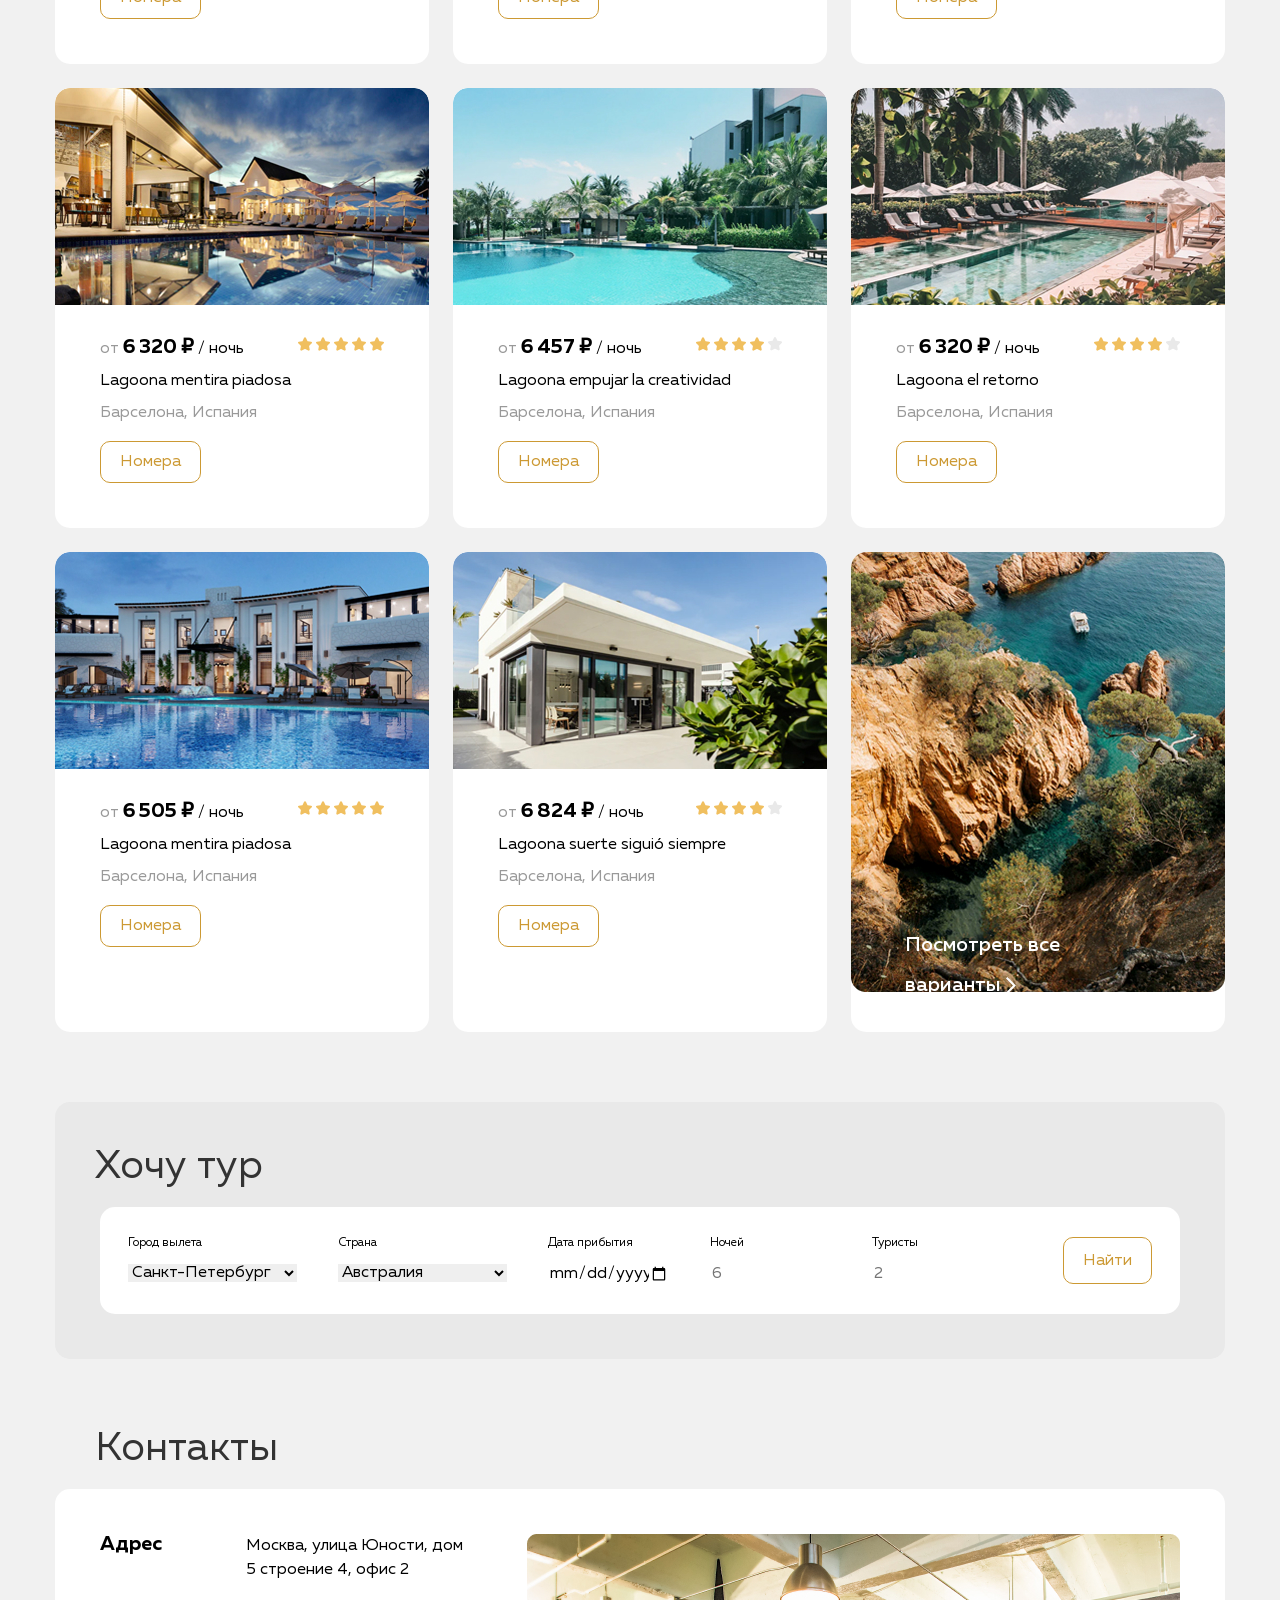
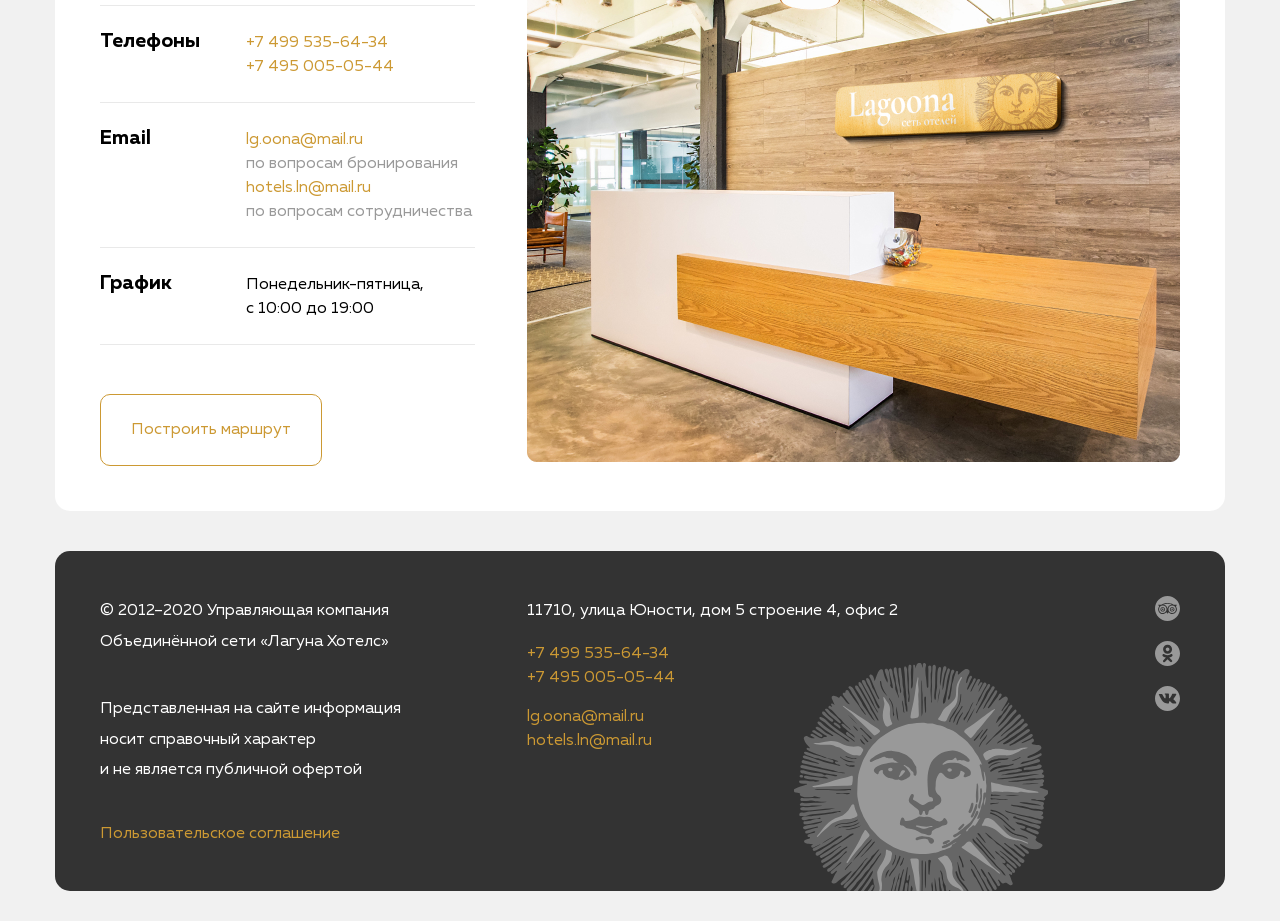
==== commit 07f71886: "links fix" ====
--- a/lab2/index.html
+++ b/lab2/index.html
@@ -14,7 +14,7 @@
     <div class="container">
       <div class="header-top flex">
         <a class="header-logo" href="#">
-          <img src="img/logo.svg" class="header-logo-img" alt="Лагуна - сеть отелей">
+          <img src="./img/logo.svg" class="header-logo-img" alt="Лагуна - сеть отелей">
         </a>
         <a class="header-tel link" href="tel:+74953225448">
           +7&nbsp;495 322-54-48
@@ -222,18 +222,18 @@
         </h2>
         <ul class="main-placement-list flex list-reset">
           <li class="main-placement-item">
-            <img class="main-placement-img" src="/img/placement-1.jpg" alt="Изображение места отдыха">
+            <img class="main-placement-img" src="./img/placement-1.jpg" alt="Изображение места отдыха">
             <div class="main-placement-out-image">
               <div class="main-placement-rating flex">
                 <span class=" placement-cost-start">от</span>
                 <span class="placement-cost-num">4&nbsp;698&nbsp;₽</span>
                 <span class="placement-cost-end">/ ночь</span>
                 <div class="main-placement-stars">
-                  <img src="/img/rating-star.svg" alt="Рейтинг места 4 из 5">
-                  <img src="/img/rating-star.svg" alt="">
-                  <img src="/img/rating-star.svg" alt="">
-                  <img src="/img/rating-star.svg" alt="">
-                  <img src="/img/rating-star-empty.svg" alt="">
+                  <img src="./img/rating-star.svg" alt="Рейтинг места 4 из 5">
+                  <img src="./img/rating-star.svg" alt="">
+                  <img src="./img/rating-star.svg" alt="">
+                  <img src="./img/rating-star.svg" alt="">
+                  <img src="./img/rating-star-empty.svg" alt="">
                 </div>
               </div>
               <p class="placement-name main-text">
@@ -248,18 +248,18 @@
             </div>
           </li>
           <li class="main-placement-item">
-            <img class="main-placement-img" src="/img/placement-2.jpg" alt="Изображение места отдыха">
+            <img class="main-placement-img" src="./img/placement-2.jpg" alt="Изображение места отдыха">
             <div class="main-placement-out-image">
               <div class="main-placement-rating flex">
                 <span class=" placement-cost-start">от</span>
                 <span class="placement-cost-num">5&nbsp;148&nbsp;₽</span>
                 <span class="placement-cost-end">/ ночь</span>
                 <div class="main-placement-stars">
-                  <img src="/img/rating-star.svg" alt="Рейтинг места 4 из 5">
-                  <img src="/img/rating-star.svg" alt="">
-                  <img src="/img/rating-star.svg" alt="">
-                  <img src="/img/rating-star.svg" alt="">
-                  <img src="/img/rating-star-empty.svg" alt="">
+                  <img src="./img/rating-star.svg" alt="Рейтинг места 4 из 5">
+                  <img src="./img/rating-star.svg" alt="">
+                  <img src="./img/rating-star.svg" alt="">
+                  <img src="./img/rating-star.svg" alt="">
+                  <img src="./img/rating-star-empty.svg" alt="">
                 </div>
               </div>
               <p class="placement-name main-text">
@@ -274,18 +274,18 @@
             </div>
           </li>
           <li class="main-placement-item">
-            <img class="main-placement-img" src="/img/placement-3.jpg" alt="Изображение места отдыха">
+            <img class="main-placement-img" src="./img/placement-3.jpg" alt="Изображение места отдыха">
             <div class="main-placement-out-image">
               <div class="main-placement-rating flex">
                 <span class=" placement-cost-start">от</span>
                 <span class="placement-cost-num">6&nbsp;254&nbsp;₽</span>
                 <span class="placement-cost-end">/ ночь</span>
                 <div class="main-placement-stars">
-                  <img src="/img/rating-star.svg" alt="Рейтинг места 5 из 5">
-                  <img src="/img/rating-star.svg" alt="">
-                  <img src="/img/rating-star.svg" alt="">
-                  <img src="/img/rating-star.svg" alt="">
-                  <img src="/img/rating-star.svg" alt="">
+                  <img src="./img/rating-star.svg" alt="Рейтинг места 5 из 5">
+                  <img src="./img/rating-star.svg" alt="">
+                  <img src="./img/rating-star.svg" alt="">
+                  <img src="./img/rating-star.svg" alt="">
+                  <img src="./img/rating-star.svg" alt="">
                 </div>
               </div>
               <p class="placement-name main-text">
@@ -300,18 +300,18 @@
             </div>
           </li>
           <li class="main-placement-item">
-            <img class="main-placement-img" src="/img/placement-4.jpg" alt="Изображение места отдыха">
+            <img class="main-placement-img" src="./img/placement-4.jpg" alt="Изображение места отдыха">
             <div class="main-placement-out-image">
               <div class="main-placement-rating flex">
                 <span class=" placement-cost-start">от</span>
                 <span class="placement-cost-num">6&nbsp;320&nbsp;₽</span>
                 <span class="placement-cost-end">/ ночь</span>
                 <div class="main-placement-stars">
-                  <img src="/img/rating-star.svg" alt="Рейтинг места 5 из 5">
-                  <img src="/img/rating-star.svg" alt="">
-                  <img src="/img/rating-star.svg" alt="">
-                  <img src="/img/rating-star.svg" alt="">
-                  <img src="/img/rating-star.svg" alt="">
+                  <img src="./img/rating-star.svg" alt="Рейтинг места 5 из 5">
+                  <img src="./img/rating-star.svg" alt="">
+                  <img src="./img/rating-star.svg" alt="">
+                  <img src="./img/rating-star.svg" alt="">
+                  <img src="./img/rating-star.svg" alt="">
                 </div>
               </div>
               <p class="placement-name main-text">
@@ -326,18 +326,18 @@
             </div>
           </li>
           <li class="main-placement-item">
-            <img class="main-placement-img" src="/img/placement-5.jpg" alt="Изображение места отдыха">
+            <img class="main-placement-img" src="./img/placement-5.jpg" alt="Изображение места отдыха">
             <div class="main-placement-out-image">
               <div class="main-placement-rating flex">
                 <span class=" placement-cost-start">от</span>
                 <span class="placement-cost-num">6&nbsp;457&nbsp;₽</span>
                 <span class="placement-cost-end">/ ночь</span>
                 <div class="main-placement-stars">
-                  <img src="/img/rating-star.svg" alt="Рейтинг места 4 из 5">
-                  <img src="/img/rating-star.svg" alt="">
-                  <img src="/img/rating-star.svg" alt="">
-                  <img src="/img/rating-star.svg" alt="">
-                  <img src="/img/rating-star-empty.svg" alt="">
+                  <img src="./img/rating-star.svg" alt="Рейтинг места 4 из 5">
+                  <img src="./img/rating-star.svg" alt="">
+                  <img src="./img/rating-star.svg" alt="">
+                  <img src="./img/rating-star.svg" alt="">
+                  <img src="./img/rating-star-empty.svg" alt="">
                 </div>
               </div>
               <p class="placement-name main-text">
@@ -352,18 +352,18 @@
             </div>
           </li>
           <li class="main-placement-item">
-            <img class="main-placement-img" src="/img/placement-6.jpg" alt="Изображение места отдыха">
+            <img class="main-placement-img" src="./img/placement-6.jpg" alt="Изображение места отдыха">
             <div class="main-placement-out-image">
               <div class="main-placement-rating flex">
                 <span class=" placement-cost-start">от</span>
                 <span class="placement-cost-num">6&nbsp;320&nbsp;₽</span>
                 <span class="placement-cost-end">/ ночь</span>
                 <div class="main-placement-stars">
-                  <img src="/img/rating-star.svg" alt="Рейтинг места 4 из 5">
-                  <img src="/img/rating-star.svg" alt="">
-                  <img src="/img/rating-star.svg" alt="">
-                  <img src="/img/rating-star.svg" alt="">
-                  <img src="/img/rating-star-empty.svg" alt="">
+                  <img src="./img/rating-star.svg" alt="Рейтинг места 4 из 5">
+                  <img src="./img/rating-star.svg" alt="">
+                  <img src="./img/rating-star.svg" alt="">
+                  <img src="./img/rating-star.svg" alt="">
+                  <img src="./img/rating-star-empty.svg" alt="">
                 </div>
               </div>
               <p class="placement-name main-text">
@@ -378,18 +378,18 @@
             </div>
           </li>
           <li class="main-placement-item">
-            <img class="main-placement-img" src="/img/placement-7.jpg" alt="Изображение места отдыха">
+            <img class="main-placement-img" src="./img/placement-7.jpg" alt="Изображение места отдыха">
             <div class="main-placement-out-image">
               <div class="main-placement-rating flex">
                 <span class=" placement-cost-start">от</span>
                 <span class="placement-cost-num">6&nbsp;505&nbsp;₽</span>
                 <span class="placement-cost-end">/ ночь</span>
                 <div class="main-placement-stars">
-                  <img src="/img/rating-star.svg" alt="Рейтинг места 5 из 5">
-                  <img src="/img/rating-star.svg" alt="">
-                  <img src="/img/rating-star.svg" alt="">
-                  <img src="/img/rating-star.svg" alt="">
-                  <img src="/img/rating-star.svg" alt="">
+                  <img src="./img/rating-star.svg" alt="Рейтинг места 5 из 5">
+                  <img src="./img/rating-star.svg" alt="">
+                  <img src="./img/rating-star.svg" alt="">
+                  <img src="./img/rating-star.svg" alt="">
+                  <img src="./img/rating-star.svg" alt="">
                 </div>
               </div>
               <p class="placement-name main-text">
@@ -404,18 +404,18 @@
             </div>
           </li>
           <li class="main-placement-item">
-            <img class="main-placement-img" src="/img/placement-8.jpg" alt="Изображение места отдыха">
+            <img class="main-placement-img" src="./img/placement-8.jpg" alt="Изображение места отдыха">
             <div class="main-placement-out-image">
               <div class="main-placement-rating flex">
                 <span class=" placement-cost-start">от</span>
                 <span class="placement-cost-num">6&nbsp;824&nbsp;₽</span>
                 <span class="placement-cost-end">/ ночь</span>
                 <div class="main-placement-stars">
-                  <img src="/img/rating-star.svg" alt="Рейтинг места 4 из 5">
-                  <img src="/img/rating-star.svg" alt="">
-                  <img src="/img/rating-star.svg" alt="">
-                  <img src="/img/rating-star.svg" alt="">
-                  <img src="/img/rating-star-empty.svg" alt="">
+                  <img src="./img/rating-star.svg" alt="Рейтинг места 4 из 5">
+                  <img src="./img/rating-star.svg" alt="">
+                  <img src="./img/rating-star.svg" alt="">
+                  <img src="./img/rating-star.svg" alt="">
+                  <img src="./img/rating-star-empty.svg" alt="">
                 </div>
               </div>
               <p class="placement-name main-text">
@@ -569,7 +569,7 @@
             </button>
           </div>
           <div class="contacts-image">
-            <img src="/img/contacts-back.jpg" alt="Фотография рецепшена">
+            <img src="./img/contacts-back.jpg" alt="Фотография рецепшена">
           </div>
         </div>
       </div>
@@ -626,17 +626,17 @@
           <ul class="footer-links-list list-reset">
             <li class="footer-links-item">
               <a class="footer-icon-links" href="#">
-                <img class="footer-link-logo" src="/img/Tripadvisor.svg" alt="Tripadvisor">
+                <img class="footer-link-logo" src="./img/Tripadvisor.svg" alt="Tripadvisor">
               </a>  
             </li>
             <li class="footer-links-item">
               <a class="footer-icon-links" href="#">
-                <img class="footer-link-logo" src="/img/ok.svg" alt="Одноклассники">
+                <img class="footer-link-logo" src="./img/ok.svg" alt="Одноклассники">
               </a>  
             </li>
             <li class="footer-links-item">
               <a class="footer-icon-links" href="#">
-                <img class="footer-link-logo" src="/img/vk.svg" alt="ВКнотакте">
+                <img class="footer-link-logo" src="./img/vk.svg" alt="ВКнотакте">
               </a>  
             </li>
           </ul>
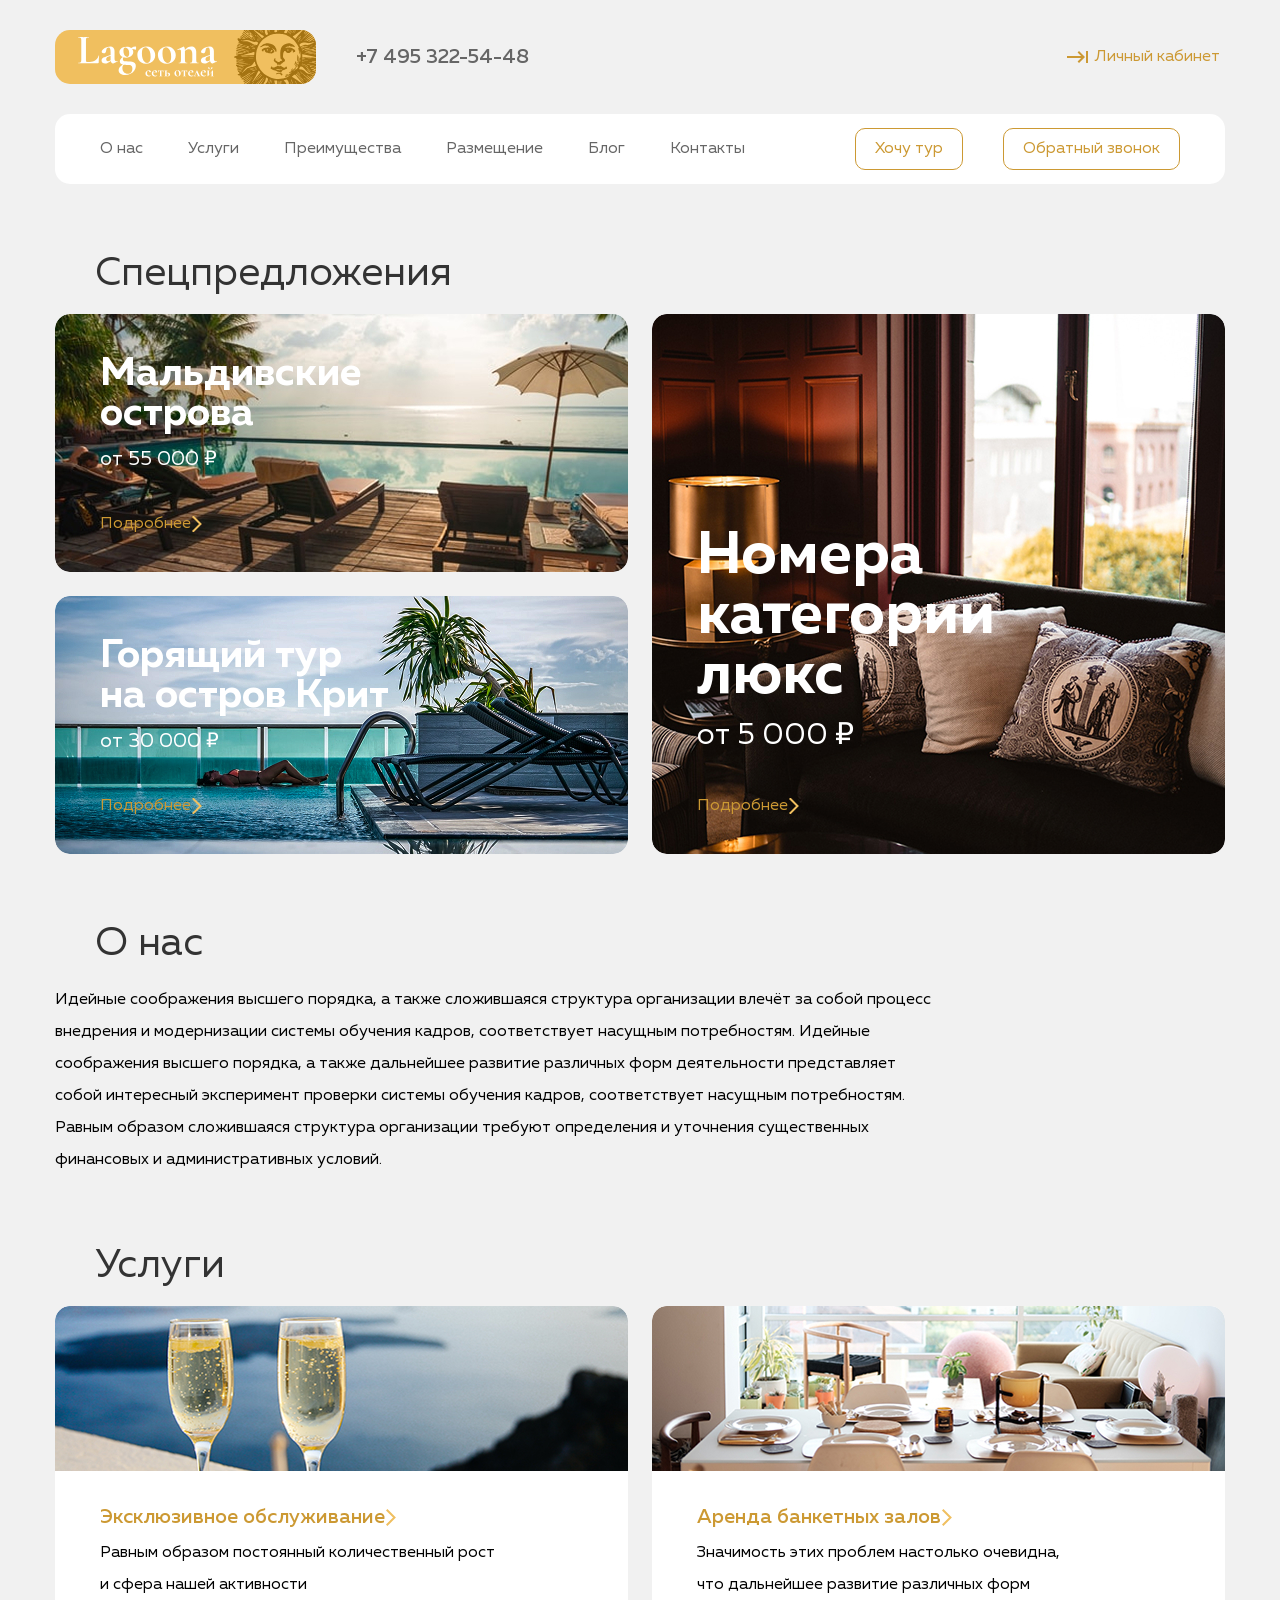
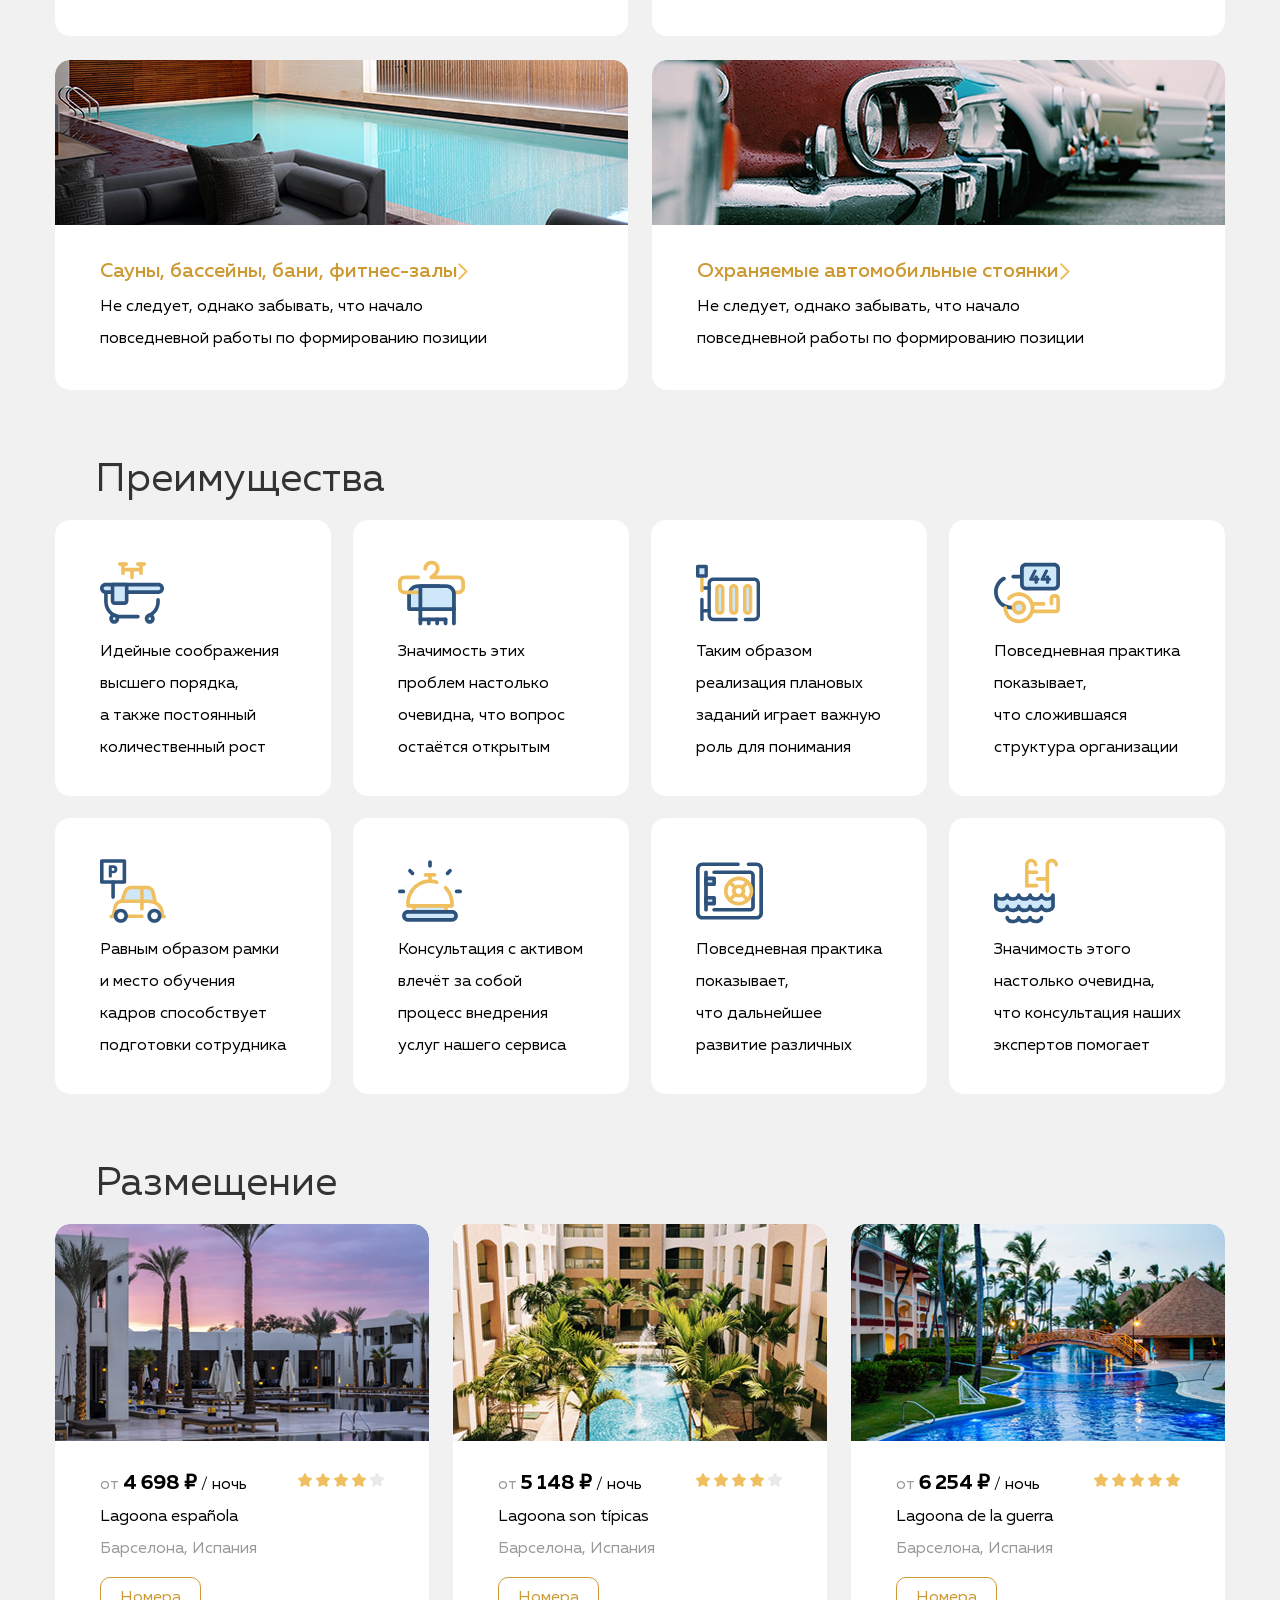
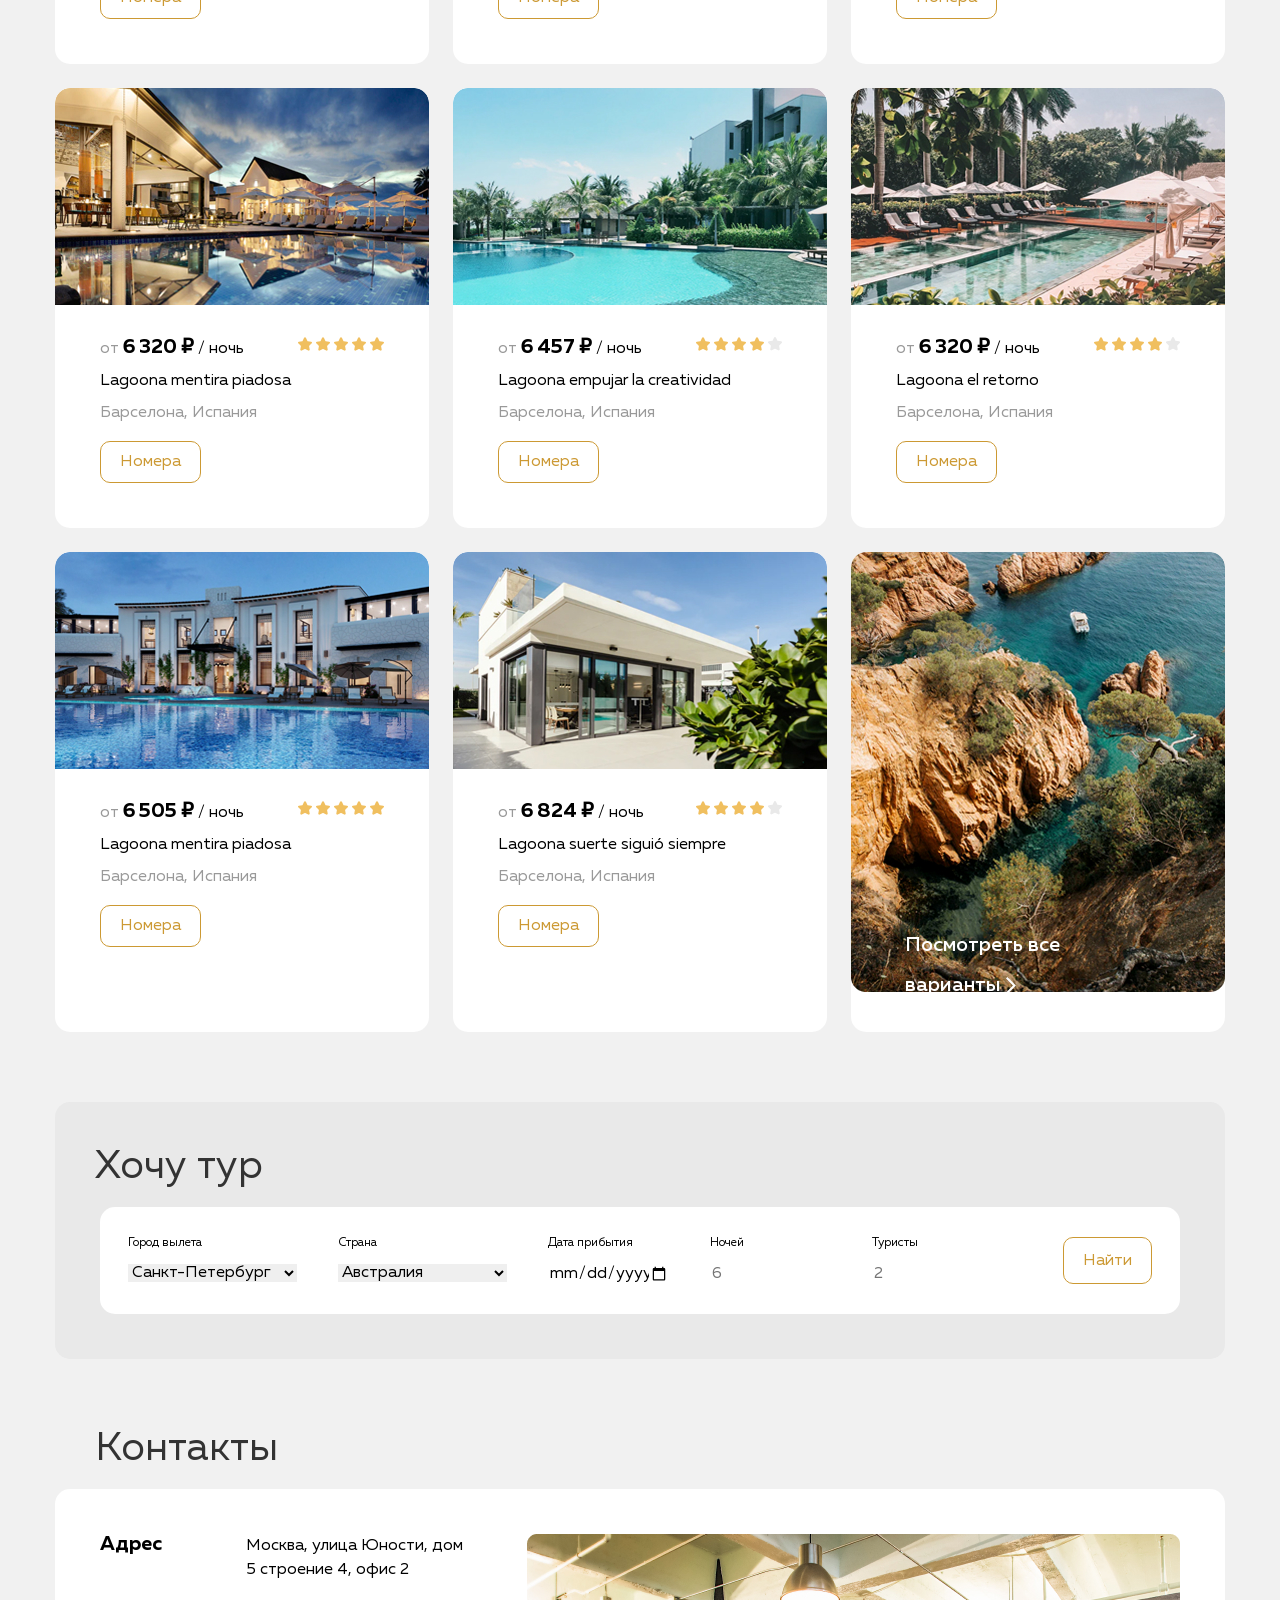
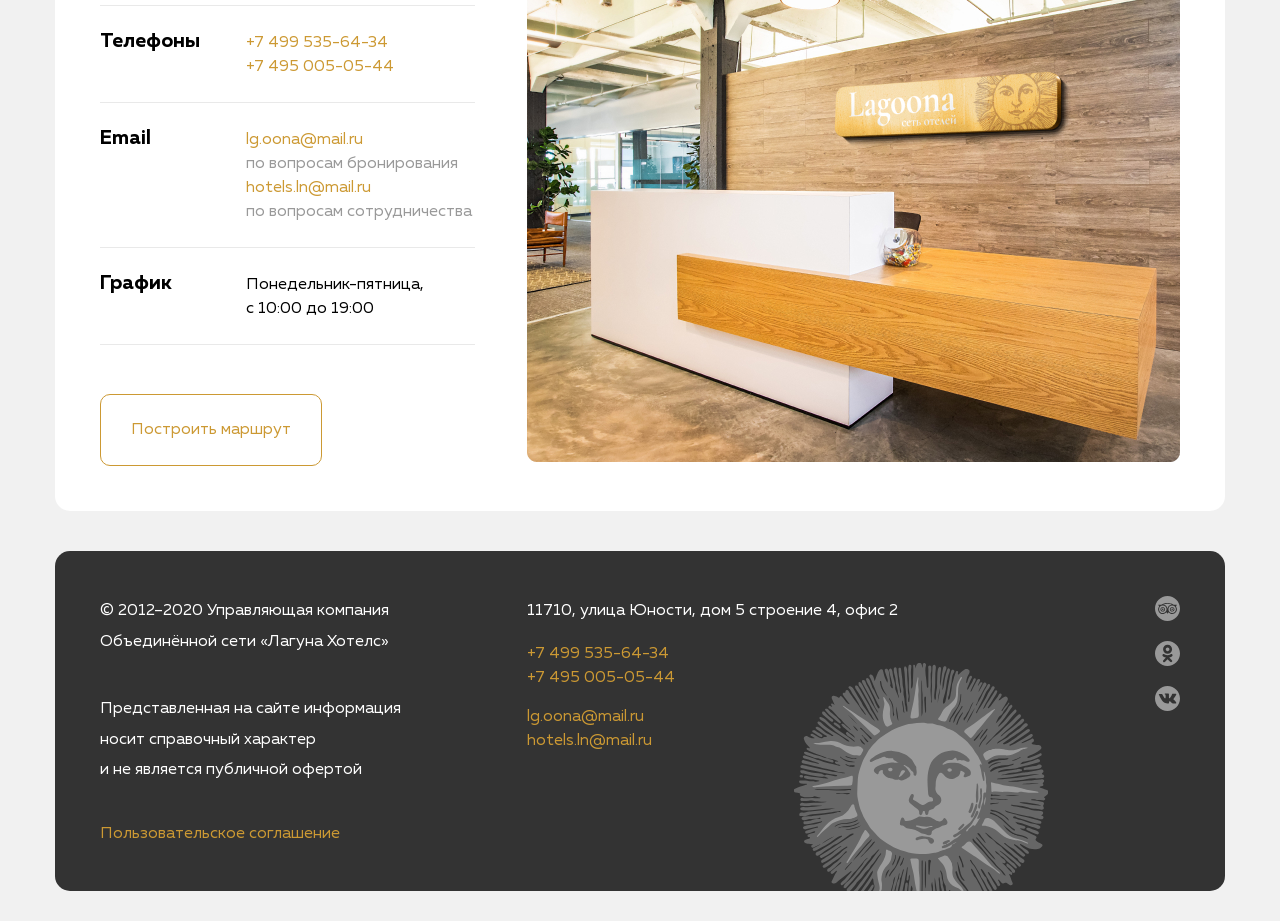
==== commit c13ca54a: "finished lab2" ====
--- a/lab2/index.html
+++ b/lab2/index.html
@@ -47,7 +47,7 @@
               </a>
             </li>
             <li class="header-list-item">
-              <a href="#" class="header-list-link">
+              <a href="./blog.html" class="header-list-link">
                 Блог
               </a>
             </li>
@@ -430,7 +430,7 @@
             </div>
           </li>
           <li class="main-placement-item">
-            <a href="#" class="placement-link">Посмотреть все варианты</a>
+            <a href="./hotels.html" class="placement-link">Посмотреть все варианты</a>
           </li>
         </ul>
       </div>
--- a/lab2/css/style.css
+++ b/lab2/css/style.css
@@ -1,6 +1,7 @@
 html {
   box-sizing: border-box;
   line-height: 1;
+  overflow-y: scroll;
 }
 
 *,
@@ -74,6 +75,24 @@
   cursor: pointer;
 }
 
+.btn:hover {
+  background-color: #c93;
+  color: #fff;
+}
+
+.btn:focus {
+  outline: none;
+  background-color: #c93;
+  color: #fff;
+  box-shadow: 0 0 0 3px rgba(204, 153, 51, 0.35);
+}
+
+.btn:active {
+  border-color: #A47312;
+  background-color: #A47312;
+  transform: translateY(1px);
+}
+
 .flex {
   display: flex;
 }
@@ -131,7 +150,7 @@
 
 .header-profile {
   margin-left: auto;
-  padding: 5px 0 3px 29px;
+  padding: 5px 5px 5px 29px;
   background-image: url('../img/profile-icon.svg');
   background-position: left center;
   background-repeat: no-repeat;
@@ -348,11 +367,22 @@
   margin-right: 24px;
 }
 
-.main-placement-item:nth-child(7) {
+.main-placement-item:nth-child(7),
+.main-placement-item:nth-child(8){
   margin-bottom: 0;
 }
 
 .main-placement-item:nth-child(8) {
+  margin-bottom: 0;
+}
+
+.hotels-main-placement-list .main-placement-item:nth-child(7),
+.hotels-main-placement-list .main-placement-item:nth-child(8) {
+  margin-bottom: 24px;
+}
+
+.hotels-main-placement-list .main-placement-item:nth-child(13),
+.hotels-main-placement-list .main-placement-item:nth-child(14) {
   margin-bottom: 0;
 }
 
@@ -361,6 +391,11 @@
   padding: 373px 54px 27px;
   background-image: url('../img/placement-variants.jpg');
   background-repeat: no-repeat;
+}
+
+.hotels-main-placement-list .main-placement-item:last-child {
+  padding: 0;
+  background-image: none;
 }
 
 .placement-cost-start {
@@ -570,4 +605,134 @@
 
 .footer-link-logo {
   max-width: none;
+}
+
+.post-list {
+  flex-wrap: wrap;
+}
+
+.post-card {
+  width: 374px;
+  height: 320px;
+  display: flex;
+  flex-direction: column;
+  padding: 30px;
+  margin-bottom: 24px;
+  border-radius: 15px;
+  background-color: #fff;
+  box-shadow: 0 4px 20px rgba(0, 0, 0, 0.05);
+}
+
+.post-card:not(:nth-child(3n)) {
+  margin-right: 24px;
+}
+
+.post-card-title {
+  margin: 0 0 12px;
+  font-size: 20px;
+  font-weight: 700;
+  line-height: 1.3;
+  color: #333;
+  display: -webkit-box;
+  -webkit-line-clamp: 2;
+  -webkit-box-orient: vertical;
+  overflow: hidden;
+}
+
+.post-card-text {
+  flex: 1;
+  margin: 0 0 15px;
+  line-height: 1.5;
+  color: #333;
+  display: -webkit-box;
+  -webkit-line-clamp: 5;
+  -webkit-box-orient: vertical;
+  overflow: hidden;
+}
+
+.post-card-date {
+  margin: 0;
+  font-size: 14px;
+  line-height: 1;
+  color: #999;
+}
+
+.post-card-footer {
+  display: flex;
+  justify-content: space-between;
+  align-items: center;
+}
+
+.placement-desc {
+  margin: 0 0 20px;
+  line-height: 1.5;
+  font-size: 14px;
+  color: #666;
+}
+
+/* таблица сравнения цен */
+
+.price-table {
+  width: 100%;
+  border-collapse: collapse;
+  border-radius: 15px;
+  overflow: hidden;
+  background-color: #fff;
+  box-shadow: 0 4px 20px rgba(0, 0, 0, 0.05);
+}
+
+.price-table caption {
+  padding: 0 0 20px;
+  font-size: 22px;
+  font-weight: 700;
+  color: #333;
+  text-align: center;
+  caption-side: top;
+}
+
+.price-table th,
+.price-table td {
+  padding: 18px 24px;
+  border-bottom: 1px solid #E9E9E9;
+  line-height: 1.4;
+}
+
+.price-table thead th {
+  background-color: #333;
+  color: #fff;
+  font-weight: 700;
+  font-size: 16px;
+}
+
+.price-table thead th:nth-child(1),
+.price-table tbody td:nth-child(1) {
+  text-align: left;
+}
+
+.price-table thead th:nth-child(2),
+.price-table tbody td:nth-child(2) {
+  text-align: center;
+}
+
+.price-table thead th:nth-child(3),
+.price-table tbody td:nth-child(3) {
+  text-align: right;
+}
+
+.price-table tbody td:nth-child(2) {
+  color: #666;
+}
+
+.price-table tbody td:nth-child(3) {
+  color: #c93;
+  font-weight: 700;
+  white-space: nowrap;
+}
+
+.price-table tbody tr:last-child td {
+  border-bottom: none;
+}
+
+.price-table tbody tr:hover td {
+  background-color: #F1F1F1;
 }
